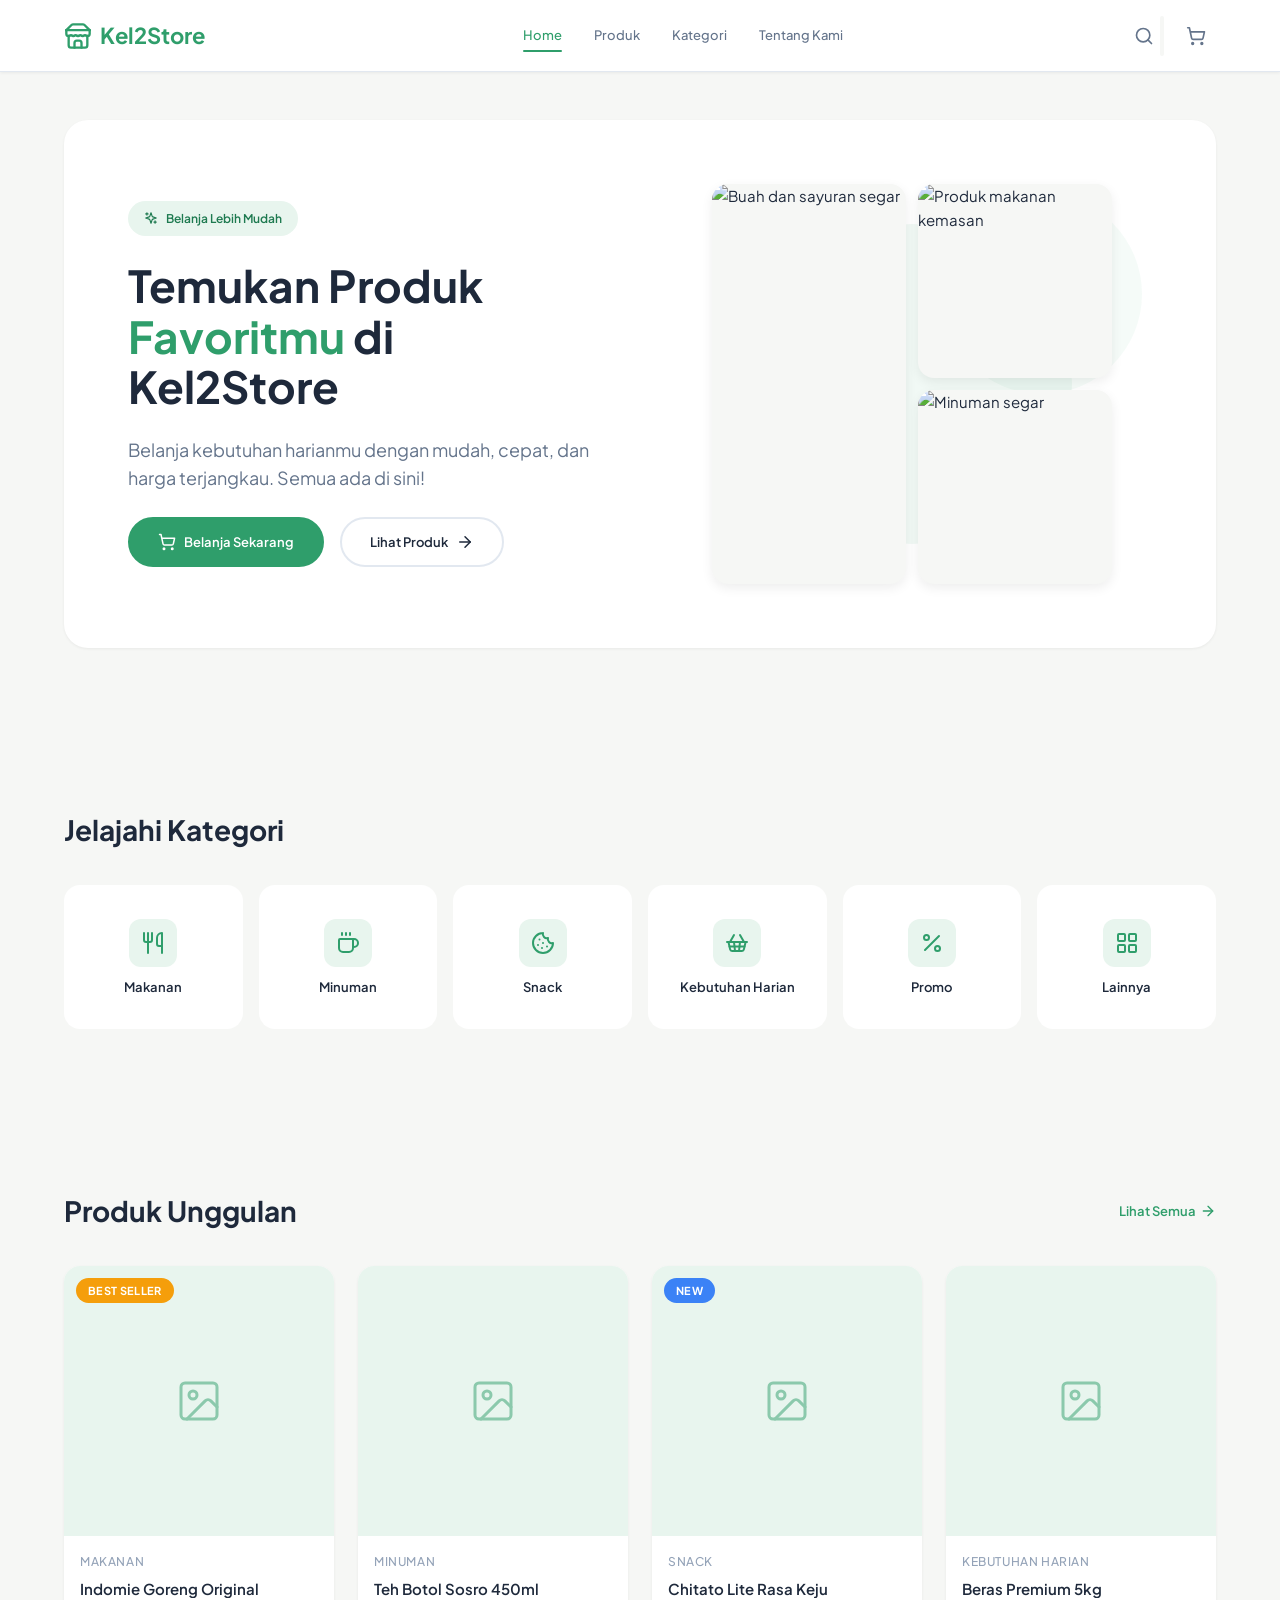
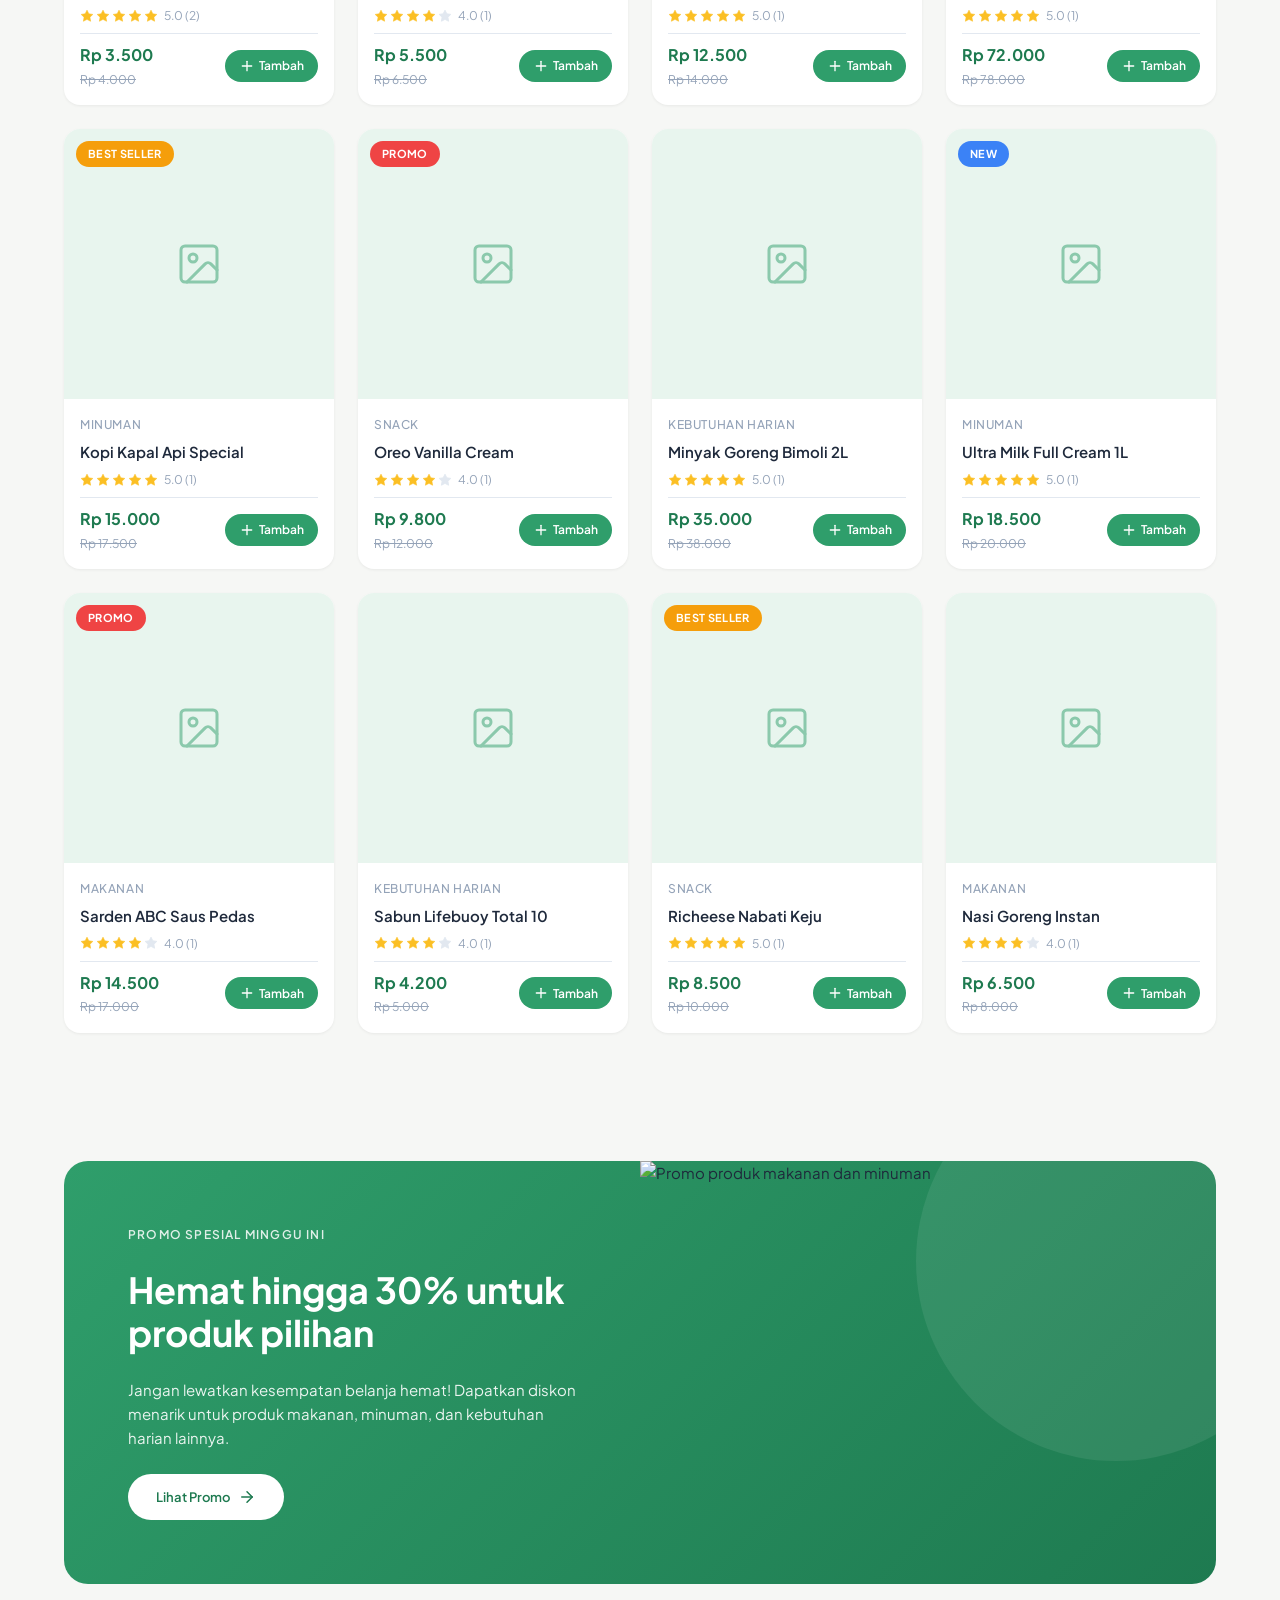
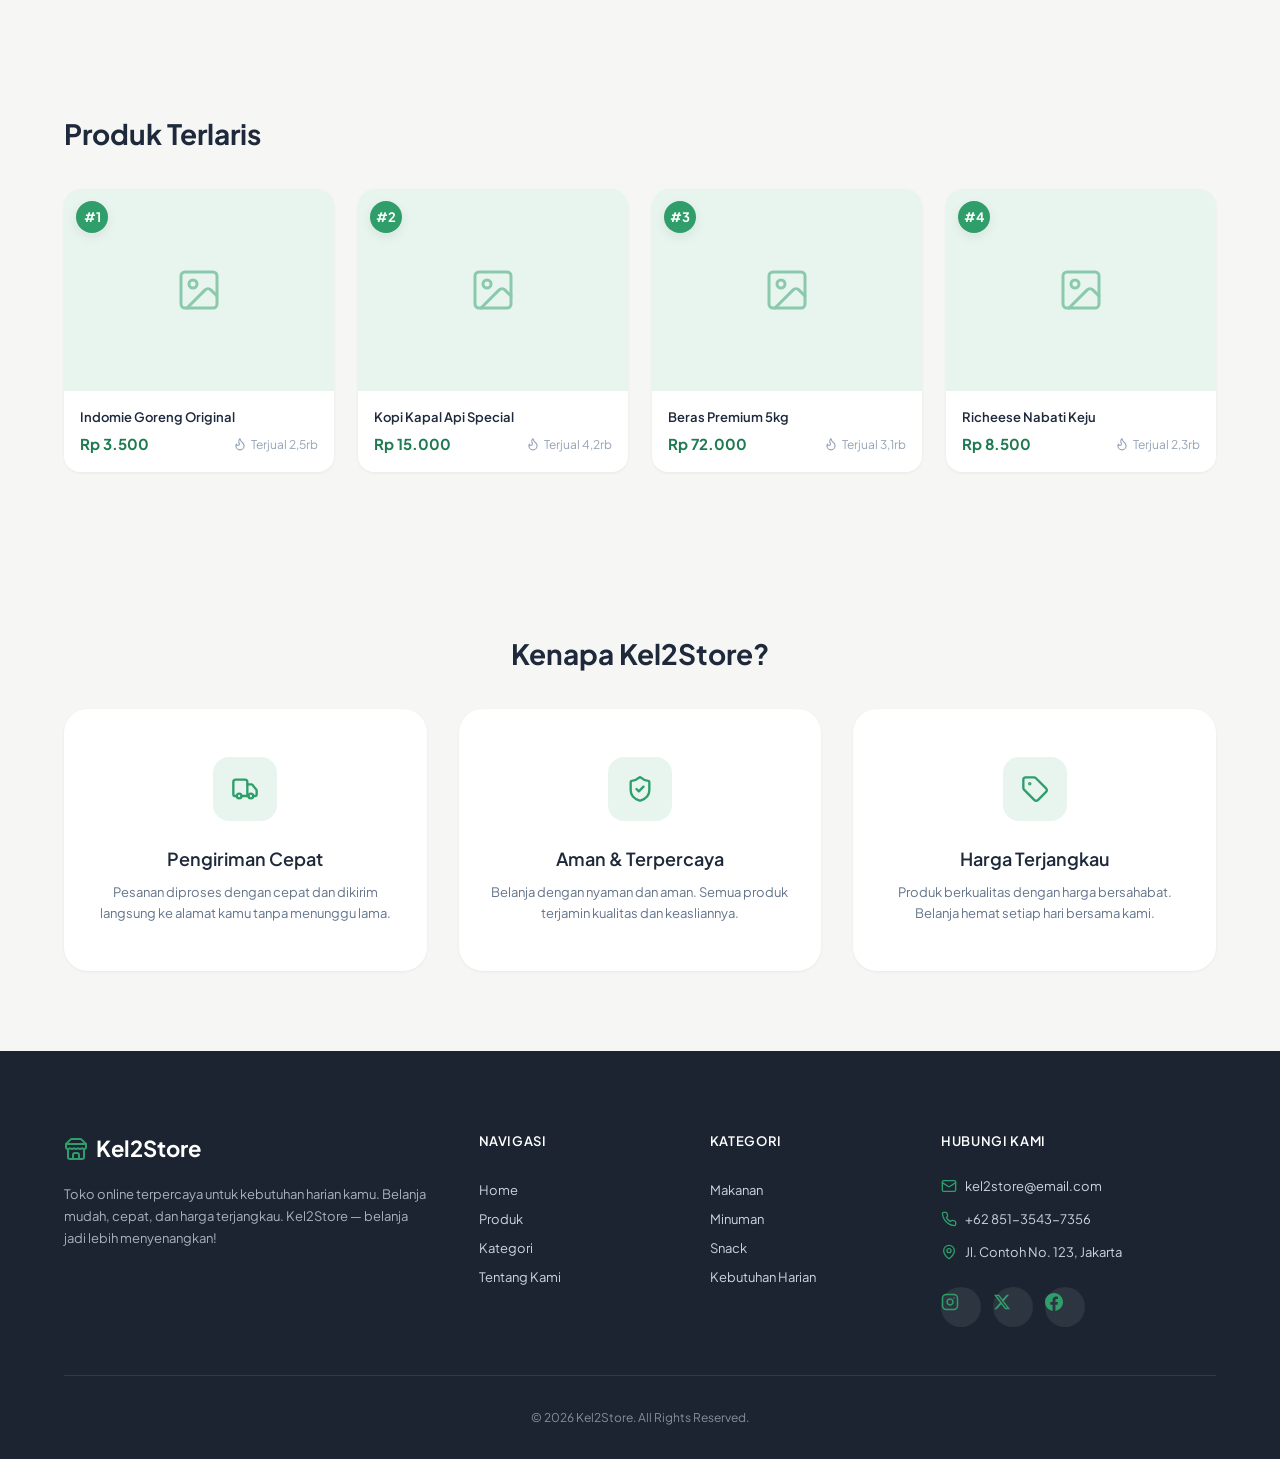
==== index.html @ 887cac86 "feat: complete Kel2Store web with product detail modal and WhatsApp checkout" ====
<!DOCTYPE html>
<html lang="id">
<head>
  <meta charset="UTF-8">
  <meta name="viewport" content="width=device-width, initial-scale=1.0">
  <title>Kel2Store — Belanja Online Mudah & Terpercaya</title>
  <meta name="description" content="Kel2Store adalah toko online terpercaya dengan produk berkualitas, harga bersahabat, dan pengiriman cepat. Temukan kebutuhan harian, makanan, minuman, dan snack favoritmu.">
  <link rel="stylesheet" href="css/style.css">
</head>
<body>

  <!-- ========== NAVBAR ========== -->
  <header class="navbar" role="banner">
    <div class="container">
      <a href="#" class="nav-logo" aria-label="Kel2Store Beranda">
        <svg xmlns="http://www.w3.org/2000/svg" viewBox="0 0 24 24" fill="none" stroke="currentColor" stroke-width="2" stroke-linecap="round" stroke-linejoin="round"><path d="m2 7 4.41-4.41A2 2 0 0 1 7.83 2h8.34a2 2 0 0 1 1.42.59L22 7"/><path d="M4 12v8a2 2 0 0 0 2 2h12a2 2 0 0 0 2-2v-8"/><path d="M15 22v-4a2 2 0 0 0-2-2h-2a2 2 0 0 0-2 2v4"/><path d="M2 7h20"/><path d="M22 7v3a2 2 0 0 1-2 2a2.7 2.7 0 0 1-1.59-.63.7.7 0 0 0-.82 0A2.7 2.7 0 0 1 16 12a2.7 2.7 0 0 1-1.59-.63.7.7 0 0 0-.82 0A2.7 2.7 0 0 1 12 12a2.7 2.7 0 0 1-1.59-.63.7.7 0 0 0-.82 0A2.7 2.7 0 0 1 8 12a2.7 2.7 0 0 1-1.59-.63.7.7 0 0 0-.82 0A2.7 2.7 0 0 1 4 12a2 2 0 0 1-2-2V7"/></svg>
        Kel2Store
      </a>

      <nav class="nav-links" aria-label="Navigasi utama">
        <a href="#home">Home</a>
        <a href="#produk">Produk</a>
        <a href="#kategori">Kategori</a>
        <a href="#tentang-kami">Tentang Kami</a>
      </nav>

      <div class="nav-actions">
        <div class="search-wrapper" id="search-wrapper">
          <input type="text" class="search-input" id="search-input" placeholder="Cari produk..." aria-label="Cari produk">
          <button class="search-btn" onclick="toggleSearch()" aria-label="Buka pencarian">
            <svg xmlns="http://www.w3.org/2000/svg" viewBox="0 0 24 24" fill="none" stroke="currentColor" stroke-width="2" stroke-linecap="round" stroke-linejoin="round"><circle cx="11" cy="11" r="8"/><path d="m21 21-4.3-4.3"/></svg>
          </button>
        </div>

        <button class="cart-btn" data-open-cart aria-label="Buka keranjang belanja">
          <svg xmlns="http://www.w3.org/2000/svg" viewBox="0 0 24 24" fill="none" stroke="currentColor" stroke-width="2" stroke-linecap="round" stroke-linejoin="round"><circle cx="8" cy="21" r="1"/><circle cx="19" cy="21" r="1"/><path d="M2.05 2.05h2l2.66 12.42a2 2 0 0 0 2 1.58h9.78a2 2 0 0 0 1.95-1.57l1.65-7.43H5.12"/></svg>
          <span class="cart-count" aria-live="polite">0</span>
        </button>

        <button class="hamburger" id="hamburger" onclick="toggleMobileMenu()" aria-label="Buka menu navigasi">
          <span></span>
          <span></span>
          <span></span>
        </button>
      </div>
    </div>
  </header>

  <!-- Mobile search bar -->
  <div class="mobile-search-bar">
    <input type="text" id="mobile-search-input" placeholder="Cari produk..." aria-label="Cari produk">
  </div>

  <!-- Mobile nav -->
  <nav class="mobile-nav" id="mobile-nav" aria-label="Menu navigasi mobile">
    <a href="#home">Home</a>
    <a href="#produk">Produk</a>
    <a href="#kategori">Kategori</a>
    <a href="#tentang-kami">Tentang Kami</a>
  </nav>

  <main>
    <!-- ========== HERO ========== -->
    <section class="hero section" id="home">
      <div class="container">
        <div class="hero-inner">
          <div class="hero-content">
            <div class="hero-badge">
              <svg xmlns="http://www.w3.org/2000/svg" viewBox="0 0 24 24" fill="none" stroke="currentColor" stroke-width="2" stroke-linecap="round" stroke-linejoin="round"><path d="m12 3-1.912 5.813a2 2 0 0 1-1.275 1.275L3 12l5.813 1.912a2 2 0 0 1 1.275 1.275L12 21l1.912-5.813a2 2 0 0 1 1.275-1.275L21 12l-5.813-1.912a2 2 0 0 1-1.275-1.275L12 3Z"/><path d="M5 3v4"/><path d="M19 17v4"/><path d="M3 5h4"/><path d="M17 19h4"/></svg>
              Belanja Lebih Mudah
            </div>
            <h1 class="hero-title">Temukan Produk <span>Favoritmu</span> di Kel2Store</h1>
            <p class="hero-subtitle">Belanja kebutuhan harianmu dengan mudah, cepat, dan harga terjangkau. Semua ada di sini!</p>
            <div class="hero-actions">
              <button class="btn btn-primary" id="cta-belanja">
                <svg xmlns="http://www.w3.org/2000/svg" viewBox="0 0 24 24" fill="none" stroke="currentColor" stroke-width="2" stroke-linecap="round" stroke-linejoin="round"><circle cx="8" cy="21" r="1"/><circle cx="19" cy="21" r="1"/><path d="M2.05 2.05h2l2.66 12.42a2 2 0 0 0 2 1.58h9.78a2 2 0 0 0 1.95-1.57l1.65-7.43H5.12"/></svg>
                Belanja Sekarang
              </button>
              <button class="btn btn-secondary" id="cta-lihat">
                Lihat Produk
                <svg xmlns="http://www.w3.org/2000/svg" viewBox="0 0 24 24" fill="none" stroke="currentColor" stroke-width="2" stroke-linecap="round" stroke-linejoin="round"><path d="M5 12h14"/><path d="m12 5 7 7-7 7"/></svg>
              </button>
            </div>
          </div>
          <div class="hero-visual">
            <div class="hero-shape"></div>
            <div class="hero-shape hero-shape-2"></div>
            <div class="hero-images">
              <div class="hero-img-card">
                <img src="https://images.unsplash.com/photo-1542838132-92c53300491e?w=400&h=600&fit=crop" alt="Buah dan sayuran segar" onerror="imgFallback(this)">
              </div>
              <div class="hero-img-card">
                <img src="https://images.unsplash.com/photo-1604719312566-8912e9227c6a?w=300&h=300&fit=crop" alt="Produk makanan kemasan" onerror="imgFallback(this)">
              </div>
              <div class="hero-img-card">
                <img src="https://images.unsplash.com/photo-1534723452862-4c874018d66d?w=300&h=300&fit=crop" alt="Minuman segar" onerror="imgFallback(this)">
              </div>
            </div>
          </div>
        </div>
      </div>
    </section>

    <!-- ========== KATEGORI ========== -->
    <section class="section" id="kategori">
      <div class="container">
        <div class="section-header">
          <h2 class="section-title">Jelajahi Kategori</h2>
        </div>
        <div class="categories-grid" id="categories-grid">
          <!-- Rendered by JS -->
        </div>
      </div>
    </section>

    <!-- ========== PRODUK UNGGULAN ========== -->
    <section class="section" id="produk">
      <div class="container">
        <div class="section-header">
          <h2 class="section-title">Produk Unggulan</h2>
          <a href="#" class="section-link" id="view-all-products">
            Lihat Semua
            <svg xmlns="http://www.w3.org/2000/svg" viewBox="0 0 24 24" fill="none" stroke="currentColor" stroke-width="2" stroke-linecap="round" stroke-linejoin="round" width="16" height="16"><path d="M5 12h14"/><path d="m12 5 7 7-7 7"/></svg>
          </a>
        </div>
        <div class="products-grid" id="products-grid">
          <!-- Rendered by JS -->
        </div>
      </div>
    </section>

    <!-- ========== PROMO BANNER ========== -->
    <section class="promo-section" id="promo">
      <div class="container">
        <div class="promo-banner">
          <div class="promo-content">
            <span class="promo-eyebrow">Promo Spesial Minggu Ini</span>
            <h2 class="promo-title">Hemat hingga 30% untuk produk pilihan</h2>
            <p class="promo-subtitle">Jangan lewatkan kesempatan belanja hemat! Dapatkan diskon menarik untuk produk makanan, minuman, dan kebutuhan harian lainnya.</p>
            <button class="btn-promo" id="cta-promo">
              Lihat Promo
              <svg xmlns="http://www.w3.org/2000/svg" viewBox="0 0 24 24" fill="none" stroke="currentColor" stroke-width="2" stroke-linecap="round" stroke-linejoin="round" width="18" height="18"><path d="M5 12h14"/><path d="m12 5 7 7-7 7"/></svg>
            </button>
          </div>
          <div class="promo-image">
            <div class="promo-circle"></div>
            <img src="https://images.unsplash.com/photo-1606787366850-de6330128bfc?w=600&h=400&fit=crop" alt="Promo produk makanan dan minuman" onerror="imgFallback(this)">
          </div>
        </div>
      </div>
    </section>

    <!-- ========== PRODUK TERLARIS ========== -->
    <section class="section" id="terlaris">
      <div class="container">
        <div class="section-header">
          <h2 class="section-title">Produk Terlaris</h2>
        </div>
        <div class="top-sellers-grid" id="top-sellers-grid">
          <!-- Rendered by JS -->
        </div>
      </div>
    </section>

    <!-- ========== KENAPA KEL2STORE ========== -->
    <section class="section" id="tentang-kami">
      <div class="container">
        <div class="section-header" style="justify-content: center; text-align: center;">
          <h2 class="section-title">Kenapa Kel2Store?</h2>
        </div>
        <div class="features-grid">
          <div class="feature-card">
            <div class="feature-icon">
              <svg xmlns="http://www.w3.org/2000/svg" viewBox="0 0 24 24" fill="none" stroke="currentColor" stroke-width="2" stroke-linecap="round" stroke-linejoin="round"><path d="M14 18V6a2 2 0 0 0-2-2H4a2 2 0 0 0-2 2v11a1 1 0 0 0 1 1h2"/><path d="M15 18H9"/><path d="M19 18h2a1 1 0 0 0 1-1v-3.65a1 1 0 0 0-.22-.624l-3.48-4.35A1 1 0 0 0 17.52 8H14"/><circle cx="17" cy="18" r="2"/><circle cx="7" cy="18" r="2"/></svg>
            </div>
            <h3 class="feature-title">Pengiriman Cepat</h3>
            <p class="feature-desc">Pesanan diproses dengan cepat dan dikirim langsung ke alamat kamu tanpa menunggu lama.</p>
          </div>
          <div class="feature-card">
            <div class="feature-icon">
              <svg xmlns="http://www.w3.org/2000/svg" viewBox="0 0 24 24" fill="none" stroke="currentColor" stroke-width="2" stroke-linecap="round" stroke-linejoin="round"><path d="M20 13c0 5-3.5 7.5-7.66 8.95a1 1 0 0 1-.67-.01C7.5 20.5 4 18 4 13V6a1 1 0 0 1 1-1c2 0 4.5-1.2 6.24-2.72a1.17 1.17 0 0 1 1.52 0C14.51 3.81 17 5 19 5a1 1 0 0 1 1 1z"/><path d="m9 12 2 2 4-4"/></svg>
            </div>
            <h3 class="feature-title">Aman & Terpercaya</h3>
            <p class="feature-desc">Belanja dengan nyaman dan aman. Semua produk terjamin kualitas dan keasliannya.</p>
          </div>
          <div class="feature-card">
            <div class="feature-icon">
              <svg xmlns="http://www.w3.org/2000/svg" viewBox="0 0 24 24" fill="none" stroke="currentColor" stroke-width="2" stroke-linecap="round" stroke-linejoin="round"><path d="M12.586 2.586A2 2 0 0 0 11.172 2H4a2 2 0 0 0-2 2v7.172a2 2 0 0 0 .586 1.414l8.704 8.704a2.426 2.426 0 0 0 3.42 0l6.58-6.58a2.426 2.426 0 0 0 0-3.42z"/><circle cx="7.5" cy="7.5" r=".5" fill="currentColor"/></svg>
            </div>
            <h3 class="feature-title">Harga Terjangkau</h3>
            <p class="feature-desc">Produk berkualitas dengan harga bersahabat. Belanja hemat setiap hari bersama kami.</p>
          </div>
        </div>
      </div>
    </section>
  </main>

  <!-- ========== FOOTER ========== -->
  <footer class="footer" role="contentinfo">
    <div class="container">
      <div class="footer-grid">
        <div class="footer-brand">
          <h3>
            <svg xmlns="http://www.w3.org/2000/svg" viewBox="0 0 24 24" fill="none" stroke="currentColor" stroke-width="2" stroke-linecap="round" stroke-linejoin="round"><path d="m2 7 4.41-4.41A2 2 0 0 1 7.83 2h8.34a2 2 0 0 1 1.42.59L22 7"/><path d="M4 12v8a2 2 0 0 0 2 2h12a2 2 0 0 0 2-2v-8"/><path d="M15 22v-4a2 2 0 0 0-2-2h-2a2 2 0 0 0-2 2v4"/><path d="M2 7h20"/><path d="M22 7v3a2 2 0 0 1-2 2a2.7 2.7 0 0 1-1.59-.63.7.7 0 0 0-.82 0A2.7 2.7 0 0 1 16 12a2.7 2.7 0 0 1-1.59-.63.7.7 0 0 0-.82 0A2.7 2.7 0 0 1 12 12a2.7 2.7 0 0 1-1.59-.63.7.7 0 0 0-.82 0A2.7 2.7 0 0 1 8 12a2.7 2.7 0 0 1-1.59-.63.7.7 0 0 0-.82 0A2.7 2.7 0 0 1 4 12a2 2 0 0 1-2-2V7"/></svg>
            Kel2Store
          </h3>
          <p>Toko online terpercaya untuk kebutuhan harian kamu. Belanja mudah, cepat, dan harga terjangkau. Kel2Store — belanja jadi lebih menyenangkan!</p>
        </div>

        <div class="footer-col">
          <h4>Navigasi</h4>
          <a href="#home">Home</a>
          <a href="#produk">Produk</a>
          <a href="#kategori">Kategori</a>
          <a href="#tentang-kami">Tentang Kami</a>
        </div>

        <div class="footer-col">
          <h4>Kategori</h4>
          <a href="#kategori">Makanan</a>
          <a href="#kategori">Minuman</a>
          <a href="#kategori">Snack</a>
          <a href="#kategori">Kebutuhan Harian</a>
        </div>

        <div class="footer-col footer-contact">
          <h4>Hubungi Kami</h4>
          <p>
            <svg xmlns="http://www.w3.org/2000/svg" viewBox="0 0 24 24" fill="none" stroke="currentColor" stroke-width="2" stroke-linecap="round" stroke-linejoin="round"><rect width="20" height="16" x="2" y="4" rx="2"/><path d="m22 7-8.97 5.7a1.94 1.94 0 0 1-2.06 0L2 7"/></svg>
            kel2store@email.com
          </p>
          <p>
            <svg xmlns="http://www.w3.org/2000/svg" viewBox="0 0 24 24" fill="none" stroke="currentColor" stroke-width="2" stroke-linecap="round" stroke-linejoin="round"><path d="M22 16.92v3a2 2 0 0 1-2.18 2 19.79 19.79 0 0 1-8.63-3.07 19.5 19.5 0 0 1-6-6 19.79 19.79 0 0 1-3.07-8.67A2 2 0 0 1 4.11 2h3a2 2 0 0 1 2 1.72 12.84 12.84 0 0 0 .7 2.81 2 2 0 0 1-.45 2.11L8.09 9.91a16 16 0 0 0 6 6l1.27-1.27a2 2 0 0 1 2.11-.45 12.84 12.84 0 0 0 2.81.7A2 2 0 0 1 22 16.92z"/></svg>
            +62 851-3543-7356
          </p>
          <p>
            <svg xmlns="http://www.w3.org/2000/svg" viewBox="0 0 24 24" fill="none" stroke="currentColor" stroke-width="2" stroke-linecap="round" stroke-linejoin="round"><path d="M20 10c0 4.993-5.539 10.193-7.399 11.799a1 1 0 0 1-1.202 0C9.539 20.193 4 14.993 4 10a8 8 0 0 1 16 0"/><circle cx="12" cy="10" r="3"/></svg>
            Jl. Contoh No. 123, Jakarta
          </p>

          <div class="footer-socials">
            <a href="#" class="footer-social-link" aria-label="Instagram Kel2Store">
              <svg xmlns="http://www.w3.org/2000/svg" viewBox="0 0 24 24" fill="none" stroke="currentColor" stroke-width="2" stroke-linecap="round" stroke-linejoin="round"><rect width="20" height="20" x="2" y="2" rx="5" ry="5"/><path d="M16 11.37A4 4 0 1 1 12.63 8 4 4 0 0 1 16 11.37z"/><line x1="17.5" y1="6.5" x2="17.51" y2="6.5"/></svg>
            </a>
            <a href="#" class="footer-social-link" aria-label="Twitter Kel2Store">
              <svg xmlns="http://www.w3.org/2000/svg" viewBox="0 0 24 24" fill="currentColor"><path d="M18.244 2.25h3.308l-7.227 8.26 8.502 11.24H16.17l-5.214-6.817L4.99 21.75H1.68l7.73-8.835L1.254 2.25H8.08l4.713 6.231zm-1.161 17.52h1.833L7.084 4.126H5.117z"/></svg>
            </a>
            <a href="#" class="footer-social-link" aria-label="Facebook Kel2Store">
              <svg xmlns="http://www.w3.org/2000/svg" viewBox="0 0 24 24" fill="currentColor"><path d="M24 12.073c0-6.627-5.373-12-12-12s-12 5.373-12 12c0 5.99 4.388 10.954 10.125 11.854v-8.385H7.078v-3.47h3.047V9.43c0-3.007 1.792-4.669 4.533-4.669 1.312 0 2.686.235 2.686.235v2.953H15.83c-1.491 0-1.956.925-1.956 1.874v2.25h3.328l-.532 3.47h-2.796v8.385C19.612 23.027 24 18.062 24 12.073z"/></svg>
            </a>
          </div>
        </div>
      </div>

      <div class="footer-bottom">
        <p>&copy; 2026 Kel2Store. All Rights Reserved.</p>
      </div>
    </div>
  </footer>

  <!-- ========== CART DRAWER ========== -->
  <div class="cart-overlay" id="cart-overlay" aria-hidden="true"></div>
  <aside class="cart-drawer" id="cart-drawer" role="dialog" aria-label="Keranjang belanja">
    <div class="cart-drawer-header">
      <h2>Keranjang Belanja</h2>
      <button class="cart-close-btn" id="cart-close" aria-label="Tutup keranjang">
        <svg xmlns="http://www.w3.org/2000/svg" viewBox="0 0 24 24" fill="none" stroke="currentColor" stroke-width="2" stroke-linecap="round" stroke-linejoin="round"><path d="M18 6 6 18"/><path d="m6 6 12 12"/></svg>
      </button>
    </div>
    <div class="cart-drawer-body" id="cart-drawer-body">
      <!-- Rendered by JS -->
    </div>
    <div class="cart-drawer-footer" id="cart-drawer-footer" style="display: none;">
      <div class="cart-subtotal">
        <span>Subtotal</span>
        <span id="cart-subtotal">Rp 0</span>
      </div>
      <button class="btn-whatsapp" id="checkout-wa" aria-label="Pesan via WhatsApp">
        <svg xmlns="http://www.w3.org/2000/svg" viewBox="0 0 24 24" fill="currentColor" width="20" height="20"><path d="M17.472 14.382c-.297-.149-1.758-.867-2.03-.967-.273-.099-.471-.148-.67.15-.197.297-.767.966-.94 1.164-.173.199-.347.223-.644.075-.297-.15-1.255-.463-2.39-1.475-.883-.788-1.48-1.761-1.653-2.059-.173-.297-.018-.458.13-.606.134-.133.298-.347.446-.52.149-.174.198-.298.298-.497.099-.198.05-.371-.025-.52-.075-.149-.669-1.612-.916-2.207-.242-.579-.487-.5-.669-.51-.173-.008-.371-.01-.57-.01-.198 0-.52.074-.792.372-.272.297-1.04 1.016-1.04 2.479 0 1.462 1.065 2.875 1.213 3.074.149.198 2.096 3.2 5.077 4.487.709.306 1.262.489 1.694.625.712.227 1.36.195 1.871.118.571-.085 1.758-.719 2.006-1.413.248-.694.248-1.289.173-1.413-.074-.124-.272-.198-.57-.347m-5.421 7.403h-.004a9.87 9.87 0 01-5.031-1.378l-.361-.214-3.741.982.998-3.648-.235-.374a9.86 9.86 0 01-1.51-5.26c.001-5.45 4.436-9.884 9.888-9.884 2.64 0 5.122 1.03 6.988 2.898a9.825 9.825 0 012.893 6.994c-.003 5.45-4.437 9.884-9.885 9.884m8.413-18.297A11.815 11.815 0 0012.05 0C5.495 0 .16 5.335.157 11.892c0 2.096.547 4.142 1.588 5.945L.057 24l6.305-1.654a11.882 11.882 0 005.683 1.448h.005c6.554 0 11.89-5.335 11.893-11.893a11.821 11.821 0 00-3.48-8.413Z"/></svg>
        Pesan via WhatsApp
      </button>
    </div>
  </aside>

  <!-- ========== PRODUCT DETAIL MODAL ========== -->
  <div class="modal-overlay" id="product-modal-overlay" aria-hidden="true"></div>
  <div class="product-modal" id="product-modal" role="dialog" aria-modal="true" aria-label="Detail Produk">
    <button class="modal-close-btn" id="modal-close-btn" aria-label="Tutup modal">
      <svg xmlns="http://www.w3.org/2000/svg" viewBox="0 0 24 24" fill="none" stroke="currentColor" stroke-width="2" stroke-linecap="round" stroke-linejoin="round"><path d="M18 6 6 18"/><path d="m6 6 12 12"/></svg>
    </button>
    <div class="modal-body" id="modal-body">
      <!-- Dynamic content rendered by JS -->
    </div>
  </div>

  <!-- ========== TOAST CONTAINER ========== -->
  <div class="toast-container" id="toast-container" aria-live="polite"></div>

  <script src="js/script.js"></script>
</body>
</html>
---- css/style.css ----
/* ============================================
   Kel2Store — Design System & Styles
   ============================================ */

/* --- Google Font --- */
@import url('https://fonts.googleapis.com/css2?family=Plus+Jakarta+Sans:wght@400;500;600;700&display=swap');

/* --- Design Tokens --- */
:root {
  /* Brand palette */
  --clr-brand: #2F9E6B;
  --clr-brand-light: #E8F5EE;
  --clr-brand-dark: #1E7A50;
  --clr-brand-hover: #279B62;

  /* Neutrals */
  --clr-bg: #F6F7F5;
  --clr-white: #FFFFFF;
  --clr-text: #1E293B;
  --clr-text-secondary: #64748B;
  --clr-text-muted: #94A3B8;
  --clr-border: #E2E8F0;
  --clr-footer-bg: #1B2430;
  --clr-footer-text: #CBD5E1;

  /* Semantic */
  --clr-badge-best: #F59E0B;
  --clr-badge-promo: #EF4444;
  --clr-badge-new: #3B82F6;
  --clr-star: #FBBF24;

  /* Typography */
  --ff-primary: 'Plus Jakarta Sans', -apple-system, BlinkMacSystemFont, sans-serif;
  --fs-xs: 0.75rem;
  --fs-sm: 0.8125rem;
  --fs-base: 0.9375rem;
  --fs-md: 1rem;
  --fs-lg: 1.125rem;
  --fs-xl: 1.375rem;
  --fs-2xl: 1.75rem;
  --fs-3xl: 2.25rem;
  --fs-4xl: 2.75rem;
  --fw-regular: 400;
  --fw-medium: 500;
  --fw-semibold: 600;
  --fw-bold: 700;

  /* Spacing */
  --space-xs: 0.25rem;
  --space-sm: 0.5rem;
  --space-md: 0.75rem;
  --space-base: 1rem;
  --space-lg: 1.5rem;
  --space-xl: 2rem;
  --space-2xl: 3rem;
  --space-3xl: 4rem;
  --space-4xl: 5rem;
  --space-5xl: 6rem;

  /* Radius */
  --radius-sm: 8px;
  --radius-md: 12px;
  --radius-lg: 16px;
  --radius-xl: 24px;
  --radius-pill: 100px;

  /* Shadows */
  --shadow-sm: 0 1px 3px rgba(0,0,0,0.06);
  --shadow-md: 0 4px 12px rgba(0,0,0,0.07);
  --shadow-lg: 0 8px 24px rgba(0,0,0,0.08);
  --shadow-xl: 0 12px 32px rgba(0,0,0,0.1);

  /* Transitions */
  --ease-out: cubic-bezier(0.33, 1, 0.68, 1);
  --transition-fast: 200ms var(--ease-out);
  --transition-base: 300ms var(--ease-out);
  --transition-slow: 500ms var(--ease-out);

  /* Layout */
  --container-max: 1200px;
  --nav-height: 72px;
}

/* --- Reset --- */
*,
*::before,
*::after {
  margin: 0;
  padding: 0;
  box-sizing: border-box;
}

html {
  scroll-behavior: smooth;
  scroll-padding-top: calc(var(--nav-height) + 24px);
}

body {
  font-family: var(--ff-primary);
  font-size: var(--fs-base);
  color: var(--clr-text);
  background-color: var(--clr-bg);
  line-height: 1.6;
  -webkit-font-smoothing: antialiased;
  -moz-osx-font-smoothing: grayscale;
  overflow-x: hidden;
}

a {
  color: inherit;
  text-decoration: none;
}

ul, ol {
  list-style: none;
}

img {
  display: block;
  max-width: 100%;
  height: auto;
}

button {
  font-family: inherit;
  cursor: pointer;
  border: none;
  background: none;
}

/* --- Accessibility: Focus visible --- */
:focus-visible {
  outline: 2px solid var(--clr-brand);
  outline-offset: 2px;
}

/* --- Reduced Motion --- */
@media (prefers-reduced-motion: reduce) {
  *,
  *::before,
  *::after {
    animation-duration: 0.01ms !important;
    animation-iteration-count: 1 !important;
    transition-duration: 0.01ms !important;
    scroll-behavior: auto !important;
  }
}

/* --- Container --- */
.container {
  width: 100%;
  max-width: var(--container-max);
  margin-inline: auto;
  padding-inline: var(--space-lg);
}

/* --- Section base --- */
.section {
  padding-block: var(--space-4xl);
}

.section-header {
  display: flex;
  align-items: center;
  justify-content: space-between;
  margin-bottom: var(--space-xl);
  flex-wrap: wrap;
  gap: var(--space-sm);
}

.section-title {
  font-size: var(--fs-2xl);
  font-weight: var(--fw-bold);
  color: var(--clr-text);
}

.section-link {
  font-size: var(--fs-sm);
  font-weight: var(--fw-semibold);
  color: var(--clr-brand);
  display: flex;
  align-items: center;
  gap: var(--space-xs);
  transition: gap var(--transition-fast);
}

.section-link:hover {
  gap: var(--space-sm);
}

/* ============================================
   NAVBAR
   ============================================ */
.navbar {
  position: sticky;
  top: 0;
  z-index: 1000;
  background: var(--clr-white);
  border-bottom: 1px solid var(--clr-border);
  box-shadow: var(--shadow-sm);
  height: var(--nav-height);
}

.navbar .container {
  display: flex;
  align-items: center;
  justify-content: space-between;
  height: 100%;
}

.nav-logo {
  font-size: var(--fs-xl);
  font-weight: var(--fw-bold);
  color: var(--clr-brand);
  display: flex;
  align-items: center;
  gap: var(--space-sm);
  flex-shrink: 0;
}

.nav-logo svg {
  width: 28px;
  height: 28px;
}

.nav-links {
  display: flex;
  gap: var(--space-xl);
  align-items: center;
}

.nav-links a {
  font-size: var(--fs-sm);
  font-weight: var(--fw-medium);
  color: var(--clr-text-secondary);
  transition: color var(--transition-fast);
  position: relative;
  padding-block: var(--space-xs);
}

.nav-links a::after {
  content: '';
  position: absolute;
  bottom: -2px;
  left: 0;
  width: 0;
  height: 2px;
  background: var(--clr-brand);
  border-radius: 2px;
  transition: width var(--transition-base);
}

.nav-links a:hover,
.nav-links a.active {
  color: var(--clr-brand);
}

.nav-links a:hover::after,
.nav-links a.active::after {
  width: 100%;
}

.nav-actions {
  display: flex;
  align-items: center;
  gap: var(--space-md);
}

/* Search */
.search-wrapper {
  position: relative;
  display: flex;
  align-items: center;
}

.search-input {
  width: 0;
  padding: 0;
  border: 2px solid transparent;
  border-radius: var(--radius-pill);
  font-family: var(--ff-primary);
  font-size: var(--fs-sm);
  background: var(--clr-bg);
  color: var(--clr-text);
  transition: width var(--transition-base), padding var(--transition-base), border-color var(--transition-fast);
  outline: none;
  height: 40px;
}

.search-wrapper.expanded .search-input {
  width: 220px;
  padding: 0 40px 0 16px;
  border-color: var(--clr-border);
}

.search-wrapper.expanded .search-input:focus {
  border-color: var(--clr-brand);
  box-shadow: 0 0 0 3px rgba(47,158,107,0.15);
}

.search-btn {
  position: absolute;
  right: 0;
  display: flex;
  align-items: center;
  justify-content: center;
  width: 40px;
  height: 40px;
  border-radius: var(--radius-pill);
  color: var(--clr-text-secondary);
  transition: color var(--transition-fast), background var(--transition-fast);
}

.search-btn:hover {
  color: var(--clr-brand);
  background: var(--clr-brand-light);
}

.search-btn svg {
  width: 20px;
  height: 20px;
}

/* Cart button */
.cart-btn {
  position: relative;
  display: flex;
  align-items: center;
  justify-content: center;
  width: 40px;
  height: 40px;
  border-radius: var(--radius-pill);
  color: var(--clr-text-secondary);
  transition: color var(--transition-fast), background var(--transition-fast);
}

.cart-btn:hover {
  color: var(--clr-brand);
  background: var(--clr-brand-light);
}

.cart-btn svg {
  width: 20px;
  height: 20px;
}

.cart-count {
  position: absolute;
  top: 2px;
  right: 2px;
  min-width: 18px;
  height: 18px;
  background: var(--clr-brand);
  color: var(--clr-white);
  font-size: 10px;
  font-weight: var(--fw-bold);
  border-radius: var(--radius-pill);
  display: flex;
  align-items: center;
  justify-content: center;
  padding-inline: 4px;
  opacity: 0;
  transform: scale(0);
  transition: opacity var(--transition-fast), transform var(--transition-fast);
}

.cart-count.visible {
  opacity: 1;
  transform: scale(1);
}

/* Hamburger */
.hamburger {
  display: none;
  flex-direction: column;
  justify-content: center;
  gap: 5px;
  width: 40px;
  height: 40px;
  padding: 8px;
  border-radius: var(--radius-sm);
}

.hamburger span {
  display: block;
  height: 2px;
  background: var(--clr-text);
  border-radius: 2px;
  transition: transform var(--transition-base), opacity var(--transition-fast);
}

.hamburger.active span:nth-child(1) {
  transform: translateY(7px) rotate(45deg);
}
.hamburger.active span:nth-child(2) {
  opacity: 0;
}
.hamburger.active span:nth-child(3) {
  transform: translateY(-7px) rotate(-45deg);
}

/* Mobile search bar */
.mobile-search-bar {
  display: none;
  padding: var(--space-md) var(--space-lg);
  background: var(--clr-white);
  border-bottom: 1px solid var(--clr-border);
}

.mobile-search-bar input {
  width: 100%;
  height: 44px;
  padding: 0 var(--space-base);
  border: 2px solid var(--clr-border);
  border-radius: var(--radius-pill);
  font-family: var(--ff-primary);
  font-size: var(--fs-sm);
  background: var(--clr-bg);
  color: var(--clr-text);
  outline: none;
  transition: border-color var(--transition-fast);
}

.mobile-search-bar input:focus {
  border-color: var(--clr-brand);
  box-shadow: 0 0 0 3px rgba(47,158,107,0.15);
}

/* ============================================
   HERO
   ============================================ */
.hero {
  padding-top: var(--space-2xl);
  padding-bottom: var(--space-4xl);
}

.hero-inner {
  background: var(--clr-white);
  border-radius: var(--radius-xl);
  padding: var(--space-3xl);
  display: grid;
  grid-template-columns: 1fr 1fr;
  gap: var(--space-3xl);
  align-items: center;
  box-shadow: var(--shadow-sm);
  overflow: hidden;
  position: relative;
}

.hero-content {
  display: flex;
  flex-direction: column;
  gap: var(--space-lg);
}

.hero-badge {
  display: inline-flex;
  align-items: center;
  gap: var(--space-sm);
  padding: var(--space-sm) var(--space-base);
  background: var(--clr-brand-light);
  color: var(--clr-brand-dark);
  border-radius: var(--radius-pill);
  font-size: var(--fs-xs);
  font-weight: var(--fw-semibold);
  width: fit-content;
}

.hero-badge svg {
  width: 14px;
  height: 14px;
}

.hero-title {
  font-size: var(--fs-4xl);
  font-weight: var(--fw-bold);
  line-height: 1.15;
  color: var(--clr-text);
}

.hero-title span {
  color: var(--clr-brand);
}

.hero-subtitle {
  font-size: var(--fs-lg);
  color: var(--clr-text-secondary);
  line-height: 1.6;
}

.hero-actions {
  display: flex;
  gap: var(--space-base);
  flex-wrap: wrap;
}

/* Buttons */
.btn {
  display: inline-flex;
  align-items: center;
  justify-content: center;
  gap: var(--space-sm);
  padding: 14px 28px;
  border-radius: var(--radius-pill);
  font-size: var(--fs-sm);
  font-weight: var(--fw-semibold);
  transition: all var(--transition-fast);
  border: 2px solid transparent;
  white-space: nowrap;
}

.btn svg {
  width: 18px;
  height: 18px;
}

.btn-primary {
  background: var(--clr-brand);
  color: var(--clr-white);
  border-color: var(--clr-brand);
}

.btn-primary:hover {
  background: var(--clr-brand-dark);
  border-color: var(--clr-brand-dark);
  box-shadow: 0 4px 16px rgba(47,158,107,0.3);
  transform: translateY(-1px);
}

.btn-secondary {
  background: transparent;
  color: var(--clr-text);
  border-color: var(--clr-border);
}

.btn-secondary:hover {
  border-color: var(--clr-brand);
  color: var(--clr-brand);
  background: var(--clr-brand-light);
}

.btn-sm {
  padding: 8px 18px;
  font-size: var(--fs-xs);
}

/* Hero image */
.hero-visual {
  position: relative;
  display: flex;
  align-items: center;
  justify-content: center;
  min-height: 360px;
}

.hero-shape {
  position: absolute;
  width: 320px;
  height: 320px;
  border-radius: 50%;
  background: var(--clr-brand-light);
  opacity: 0.6;
}

.hero-shape-2 {
  width: 200px;
  height: 200px;
  top: 10px;
  right: 10px;
  background: rgba(47,158,107,0.08);
}

.hero-images {
  position: relative;
  z-index: 2;
  display: grid;
  grid-template-columns: 1fr 1fr;
  gap: var(--space-md);
  width: 100%;
  max-width: 400px;
}

.hero-img-card {
  border-radius: var(--radius-lg);
  overflow: hidden;
  box-shadow: var(--shadow-md);
  aspect-ratio: 1;
  background: var(--clr-bg);
}

.hero-img-card:first-child {
  grid-row: span 2;
  aspect-ratio: auto;
}

.hero-img-card img {
  width: 100%;
  height: 100%;
  object-fit: cover;
}

/* ============================================
   CATEGORIES
   ============================================ */
.categories-grid {
  display: grid;
  grid-template-columns: repeat(6, 1fr);
  gap: var(--space-base);
}

.category-card {
  display: flex;
  flex-direction: column;
  align-items: center;
  gap: var(--space-md);
  padding: var(--space-xl) var(--space-base);
  background: var(--clr-white);
  border-radius: var(--radius-lg);
  cursor: pointer;
  transition: transform var(--transition-fast), box-shadow var(--transition-fast);
  border: 2px solid transparent;
}

.category-card:hover {
  transform: translateY(-4px) scale(1.02);
  box-shadow: var(--shadow-md);
}

.category-card.active {
  border-color: var(--clr-brand);
  background: var(--clr-brand-light);
}

.category-icon {
  width: 48px;
  height: 48px;
  border-radius: var(--radius-md);
  background: var(--clr-brand-light);
  display: flex;
  align-items: center;
  justify-content: center;
  color: var(--clr-brand);
  transition: background var(--transition-fast), color var(--transition-fast);
}

.category-card.active .category-icon,
.category-card:hover .category-icon {
  background: var(--clr-brand);
  color: var(--clr-white);
}

.category-icon svg {
  width: 24px;
  height: 24px;
}

.category-name {
  font-size: var(--fs-sm);
  font-weight: var(--fw-semibold);
  color: var(--clr-text);
  text-align: center;
}

/* ============================================
   PRODUCTS GRID
   ============================================ */
.products-grid {
  display: grid;
  grid-template-columns: repeat(4, 1fr);
  gap: var(--space-lg);
}

.product-card {
  background: var(--clr-white);
  border-radius: var(--radius-lg);
  overflow: hidden;
  box-shadow: var(--shadow-sm);
  transition: transform var(--transition-fast), box-shadow var(--transition-fast);
  display: flex;
  flex-direction: column;
}

.product-card:hover {
  transform: translateY(-4px);
  box-shadow: var(--shadow-lg);
}

.product-img-wrapper {
  position: relative;
  aspect-ratio: 1;
  overflow: hidden;
  background: var(--clr-bg);
}

.product-img-wrapper img {
  width: 100%;
  height: 100%;
  object-fit: cover;
  transition: transform var(--transition-slow);
}

.product-card:hover .product-img-wrapper img {
  transform: scale(1.05);
}

.product-badge {
  position: absolute;
  top: var(--space-md);
  left: var(--space-md);
  padding: 4px 12px;
  border-radius: var(--radius-pill);
  font-size: 11px;
  font-weight: var(--fw-bold);
  color: var(--clr-white);
  text-transform: uppercase;
  letter-spacing: 0.03em;
}

.product-badge.best-seller { background: var(--clr-badge-best); }
.product-badge.promo { background: var(--clr-badge-promo); }
.product-badge.new { background: var(--clr-badge-new); }

.product-info {
  padding: var(--space-base);
  display: flex;
  flex-direction: column;
  gap: var(--space-sm);
  flex: 1;
}

.product-category {
  font-size: var(--fs-xs);
  color: var(--clr-text-muted);
  font-weight: var(--fw-medium);
  text-transform: uppercase;
  letter-spacing: 0.05em;
}

.product-name {
  font-size: var(--fs-base);
  font-weight: var(--fw-semibold);
  color: var(--clr-text);
  line-height: 1.3;
  display: -webkit-box;
  -webkit-line-clamp: 2;
  -webkit-box-orient: vertical;
  overflow: hidden;
}

.product-rating {
  display: flex;
  align-items: center;
  gap: 2px;
}

.product-rating svg {
  width: 14px;
  height: 14px;
  fill: var(--clr-star);
  color: var(--clr-star);
}

.product-rating svg.empty {
  fill: var(--clr-border);
  color: var(--clr-border);
}

.product-rating span {
  font-size: var(--fs-xs);
  color: var(--clr-text-muted);
  margin-left: 4px;
}

.product-bottom {
  display: flex;
  align-items: center;
  justify-content: space-between;
  padding-top: var(--space-sm);
  border-top: 1px solid var(--clr-border);
  margin-top: auto;
}

.product-price {
  font-size: var(--fs-md);
  font-weight: var(--fw-bold);
  color: var(--clr-brand-dark);
}

.add-to-cart-btn {
  display: flex;
  align-items: center;
  gap: var(--space-xs);
  padding: 8px 14px;
  border-radius: var(--radius-pill);
  background: var(--clr-brand);
  color: var(--clr-white);
  font-size: var(--fs-xs);
  font-weight: var(--fw-semibold);
  transition: all var(--transition-fast);
  border: none;
  white-space: nowrap;
}

.add-to-cart-btn:hover {
  background: var(--clr-brand-dark);
  transform: scale(1.05);
}

.add-to-cart-btn svg {
  width: 16px;
  height: 16px;
}

.add-to-cart-btn.added {
  background: var(--clr-brand-dark);
  pointer-events: none;
}

/* Image fallback */
.img-placeholder {
  width: 100%;
  height: 100%;
  display: flex;
  align-items: center;
  justify-content: center;
  background: var(--clr-brand-light);
  color: var(--clr-brand);
}

.img-placeholder svg {
  width: 48px;
  height: 48px;
  opacity: 0.5;
}

/* Empty state */
.empty-state {
  grid-column: 1 / -1;
  text-align: center;
  padding: var(--space-3xl) var(--space-base);
  color: var(--clr-text-secondary);
}

.empty-state svg {
  width: 64px;
  height: 64px;
  color: var(--clr-text-muted);
  margin-bottom: var(--space-base);
}

.empty-state h3 {
  font-size: var(--fs-lg);
  font-weight: var(--fw-semibold);
  margin-bottom: var(--space-sm);
}

/* ============================================
   PROMO BANNER
   ============================================ */
.promo-section {
  padding-block: var(--space-2xl);
}

.promo-banner {
  background: linear-gradient(135deg, var(--clr-brand) 0%, var(--clr-brand-dark) 100%);
  border-radius: var(--radius-xl);
  display: grid;
  grid-template-columns: 1fr 1fr;
  overflow: hidden;
  min-height: 300px;
  position: relative;
}

.promo-content {
  padding: var(--space-3xl);
  display: flex;
  flex-direction: column;
  justify-content: center;
  gap: var(--space-lg);
  color: var(--clr-white);
  z-index: 2;
}

.promo-eyebrow {
  font-size: var(--fs-xs);
  font-weight: var(--fw-semibold);
  text-transform: uppercase;
  letter-spacing: 0.1em;
  opacity: 0.85;
}

.promo-title {
  font-size: var(--fs-3xl);
  font-weight: var(--fw-bold);
  line-height: 1.2;
}

.promo-subtitle {
  font-size: var(--fs-base);
  opacity: 0.9;
  line-height: 1.6;
}

.btn-promo {
  display: inline-flex;
  align-items: center;
  gap: var(--space-sm);
  padding: 14px 28px;
  background: var(--clr-white);
  color: var(--clr-brand-dark);
  border-radius: var(--radius-pill);
  font-size: var(--fs-sm);
  font-weight: var(--fw-semibold);
  transition: all var(--transition-fast);
  width: fit-content;
}

.btn-promo:hover {
  transform: translateY(-2px);
  box-shadow: 0 8px 24px rgba(0,0,0,0.2);
}

.btn-promo svg {
  width: 18px;
  height: 18px;
}

.promo-image {
  display: flex;
  align-items: center;
  justify-content: center;
  position: relative;
  overflow: hidden;
}

.promo-image img {
  width: 100%;
  height: 100%;
  object-fit: cover;
}

.promo-circle {
  position: absolute;
  width: 400px;
  height: 400px;
  border-radius: 50%;
  background: rgba(255,255,255,0.08);
  right: -100px;
  top: -100px;
}

/* ============================================
   TOP SELLERS (Produk Terlaris)
   ============================================ */
.top-sellers-grid {
  display: grid;
  grid-template-columns: repeat(4, 1fr);
  gap: var(--space-lg);
}

.top-seller-card {
  background: var(--clr-white);
  border-radius: var(--radius-lg);
  overflow: hidden;
  box-shadow: var(--shadow-sm);
  transition: transform var(--transition-fast), box-shadow var(--transition-fast);
  position: relative;
}

.top-seller-card:hover {
  transform: translateY(-4px);
  box-shadow: var(--shadow-lg);
}

.top-rank {
  position: absolute;
  top: var(--space-md);
  left: var(--space-md);
  width: 32px;
  height: 32px;
  background: var(--clr-brand);
  color: var(--clr-white);
  border-radius: var(--radius-pill);
  display: flex;
  align-items: center;
  justify-content: center;
  font-size: var(--fs-sm);
  font-weight: var(--fw-bold);
  z-index: 2;
  box-shadow: var(--shadow-md);
}

.top-seller-img {
  aspect-ratio: 4/3;
  overflow: hidden;
  background: var(--clr-bg);
}

.top-seller-img img {
  width: 100%;
  height: 100%;
  object-fit: cover;
  transition: transform var(--transition-slow);
}

.top-seller-card:hover .top-seller-img img {
  transform: scale(1.05);
}

.top-seller-info {
  padding: var(--space-base);
  display: flex;
  flex-direction: column;
  gap: var(--space-xs);
}

.top-seller-name {
  font-size: var(--fs-sm);
  font-weight: var(--fw-semibold);
  color: var(--clr-text);
  white-space: nowrap;
  overflow: hidden;
  text-overflow: ellipsis;
}

.top-seller-meta {
  display: flex;
  align-items: center;
  justify-content: space-between;
  gap: var(--space-sm);
}

.top-seller-price {
  font-size: var(--fs-base);
  font-weight: var(--fw-bold);
  color: var(--clr-brand-dark);
}

.top-seller-sold {
  font-size: var(--fs-xs);
  color: var(--clr-text-muted);
  display: flex;
  align-items: center;
  gap: 4px;
}

.top-seller-sold svg {
  width: 14px;
  height: 14px;
}

/* ============================================
   WHY US
   ============================================ */
.features-grid {
  display: grid;
  grid-template-columns: repeat(3, 1fr);
  gap: var(--space-xl);
}

.feature-card {
  text-align: center;
  padding: var(--space-2xl) var(--space-xl);
  background: var(--clr-white);
  border-radius: var(--radius-xl);
  box-shadow: var(--shadow-sm);
  transition: transform var(--transition-fast), box-shadow var(--transition-fast);
}

.feature-card:hover {
  transform: translateY(-4px);
  box-shadow: var(--shadow-md);
}

.feature-icon {
  width: 64px;
  height: 64px;
  border-radius: var(--radius-lg);
  background: var(--clr-brand-light);
  color: var(--clr-brand);
  display: flex;
  align-items: center;
  justify-content: center;
  margin: 0 auto var(--space-lg);
  transition: background var(--transition-fast), color var(--transition-fast);
}

.feature-card:hover .feature-icon {
  background: var(--clr-brand);
  color: var(--clr-white);
}

.feature-icon svg {
  width: 28px;
  height: 28px;
}

.feature-title {
  font-size: var(--fs-lg);
  font-weight: var(--fw-semibold);
  color: var(--clr-text);
  margin-bottom: var(--space-sm);
}

.feature-desc {
  font-size: var(--fs-sm);
  color: var(--clr-text-secondary);
  line-height: 1.6;
}

/* ============================================
   FOOTER
   ============================================ */
.footer {
  background: var(--clr-footer-bg);
  color: var(--clr-footer-text);
  padding-top: var(--space-4xl);
  padding-bottom: var(--space-xl);
}

.footer-grid {
  display: grid;
  grid-template-columns: 2fr 1fr 1fr 1.5fr;
  gap: var(--space-2xl);
  padding-bottom: var(--space-2xl);
  border-bottom: 1px solid rgba(255,255,255,0.1);
}

.footer-brand h3 {
  font-size: var(--fs-xl);
  font-weight: var(--fw-bold);
  color: var(--clr-white);
  margin-bottom: var(--space-base);
  display: flex;
  align-items: center;
  gap: var(--space-sm);
}

.footer-brand h3 svg {
  width: 24px;
  height: 24px;
  color: var(--clr-brand);
}

.footer-brand p {
  font-size: var(--fs-sm);
  line-height: 1.7;
  opacity: 0.8;
}

.footer-col h4 {
  font-size: var(--fs-sm);
  font-weight: var(--fw-semibold);
  color: var(--clr-white);
  margin-bottom: var(--space-lg);
  text-transform: uppercase;
  letter-spacing: 0.05em;
}

.footer-col a {
  display: block;
  font-size: var(--fs-sm);
  color: var(--clr-footer-text);
  padding-block: var(--space-xs);
  transition: color var(--transition-fast), padding-left var(--transition-fast);
}

.footer-col a:hover {
  color: var(--clr-brand);
  padding-left: var(--space-sm);
}

.footer-contact p {
  display: flex;
  align-items: flex-start;
  gap: var(--space-sm);
  font-size: var(--fs-sm);
  margin-bottom: var(--space-md);
}

.footer-contact svg {
  width: 16px;
  height: 16px;
  flex-shrink: 0;
  margin-top: 2px;
  color: var(--clr-brand);
}

.footer-socials {
  display: flex;
  gap: var(--space-md);
  margin-top: var(--space-lg);
}

.footer-social-link {
  width: 40px;
  height: 40px;
  border-radius: var(--radius-pill);
  background: rgba(255,255,255,0.08);
  display: flex;
  align-items: center;
  justify-content: center;
  color: var(--clr-footer-text);
  transition: background var(--transition-fast), color var(--transition-fast), transform var(--transition-fast);
}

.footer-social-link:hover {
  background: var(--clr-brand);
  color: var(--clr-white);
  transform: translateY(-2px);
}

.footer-social-link svg {
  width: 18px;
  height: 18px;
}

.footer-bottom {
  text-align: center;
  padding-top: var(--space-xl);
  font-size: var(--fs-xs);
  opacity: 0.6;
}

/* ============================================
   CART DRAWER
   ============================================ */
.cart-overlay {
  position: fixed;
  inset: 0;
  background: rgba(0,0,0,0.4);
  z-index: 2000;
  opacity: 0;
  visibility: hidden;
  transition: opacity var(--transition-base), visibility var(--transition-base);
}

.cart-overlay.open {
  opacity: 1;
  visibility: visible;
}

.cart-drawer {
  position: fixed;
  top: 0;
  right: 0;
  width: 400px;
  max-width: 100%;
  height: 100%;
  background: var(--clr-white);
  z-index: 2001;
  transform: translateX(100%);
  transition: transform var(--transition-base);
  display: flex;
  flex-direction: column;
}

.cart-drawer.open {
  transform: translateX(0);
}

.cart-drawer-header {
  display: flex;
  align-items: center;
  justify-content: space-between;
  padding: var(--space-lg);
  border-bottom: 1px solid var(--clr-border);
  flex-shrink: 0;
}

.cart-drawer-header h2 {
  font-size: var(--fs-lg);
  font-weight: var(--fw-bold);
}

.cart-close-btn {
  width: 36px;
  height: 36px;
  border-radius: var(--radius-pill);
  display: flex;
  align-items: center;
  justify-content: center;
  color: var(--clr-text-secondary);
  transition: background var(--transition-fast), color var(--transition-fast);
}

.cart-close-btn:hover {
  background: var(--clr-bg);
  color: var(--clr-text);
}

.cart-close-btn svg {
  width: 20px;
  height: 20px;
}

.cart-drawer-body {
  flex: 1;
  overflow-y: auto;
  padding: var(--space-lg);
}

.cart-empty {
  display: flex;
  flex-direction: column;
  align-items: center;
  justify-content: center;
  height: 100%;
  color: var(--clr-text-secondary);
  text-align: center;
  gap: var(--space-base);
}

.cart-empty svg {
  width: 64px;
  height: 64px;
  color: var(--clr-text-muted);
}

.cart-empty h3 {
  font-size: var(--fs-lg);
  font-weight: var(--fw-semibold);
}

.cart-empty p {
  font-size: var(--fs-sm);
}

/* Cart items */
.cart-item {
  display: flex;
  gap: var(--space-base);
  padding: var(--space-base) 0;
  border-bottom: 1px solid var(--clr-border);
}

.cart-item:last-child {
  border-bottom: none;
}

.cart-item-img {
  width: 64px;
  height: 64px;
  border-radius: var(--radius-md);
  overflow: hidden;
  background: var(--clr-bg);
  flex-shrink: 0;
}

.cart-item-img img {
  width: 100%;
  height: 100%;
  object-fit: cover;
}

.cart-item-details {
  flex: 1;
  min-width: 0;
}

.cart-item-name {
  font-size: var(--fs-sm);
  font-weight: var(--fw-semibold);
  color: var(--clr-text);
  margin-bottom: 2px;
  white-space: nowrap;
  overflow: hidden;
  text-overflow: ellipsis;
}

.cart-item-price {
  font-size: var(--fs-sm);
  color: var(--clr-brand-dark);
  font-weight: var(--fw-bold);
}

.cart-item-actions {
  display: flex;
  align-items: center;
  gap: var(--space-sm);
  margin-top: var(--space-sm);
}

.qty-btn {
  width: 28px;
  height: 28px;
  border-radius: var(--radius-pill);
  border: 1px solid var(--clr-border);
  display: flex;
  align-items: center;
  justify-content: center;
  font-size: var(--fs-sm);
  font-weight: var(--fw-semibold);
  color: var(--clr-text);
  transition: all var(--transition-fast);
  background: var(--clr-white);
}

.qty-btn:hover {
  border-color: var(--clr-brand);
  color: var(--clr-brand);
  background: var(--clr-brand-light);
}

.cart-item-qty {
  font-size: var(--fs-sm);
  font-weight: var(--fw-semibold);
  min-width: 20px;
  text-align: center;
}

.cart-item-remove {
  margin-left: auto;
  color: var(--clr-text-muted);
  transition: color var(--transition-fast);
  display: flex;
  align-items: center;
  justify-content: center;
  padding: 4px;
}

.cart-item-remove:hover {
  color: var(--clr-badge-promo);
}

.cart-item-remove svg {
  width: 16px;
  height: 16px;
}

.cart-drawer-footer {
  padding: var(--space-lg);
  border-top: 1px solid var(--clr-border);
  flex-shrink: 0;
  background: var(--clr-white);
}

.cart-subtotal {
  display: flex;
  justify-content: space-between;
  margin-bottom: var(--space-lg);
}

.cart-subtotal span:first-child {
  font-size: var(--fs-base);
  color: var(--clr-text-secondary);
}

.cart-subtotal span:last-child {
  font-size: var(--fs-lg);
  font-weight: var(--fw-bold);
  color: var(--clr-text);
}

.btn-whatsapp {
  width: 100%;
  padding: 14px 28px;
  background: #25D366;
  color: var(--clr-white);
  border-radius: var(--radius-pill);
  font-size: var(--fs-sm);
  font-weight: var(--fw-semibold);
  display: flex;
  align-items: center;
  justify-content: center;
  gap: var(--space-sm);
  transition: all var(--transition-fast);
  border: none;
}

.btn-whatsapp:hover {
  background: #1fba57;
  transform: translateY(-1px);
  box-shadow: 0 4px 16px rgba(37,211,102,0.3);
}

.btn-whatsapp svg {
  width: 20px;
  height: 20px;
}

/* ============================================
   TOAST
   ============================================ */
.toast-container {
  position: fixed;
  bottom: var(--space-xl);
  right: var(--space-xl);
  z-index: 3000;
  display: flex;
  flex-direction: column;
  gap: var(--space-sm);
}

.toast {
  display: flex;
  align-items: center;
  gap: var(--space-md);
  padding: var(--space-base) var(--space-lg);
  background: var(--clr-footer-bg);
  color: var(--clr-white);
  border-radius: var(--radius-lg);
  box-shadow: var(--shadow-xl);
  font-size: var(--fs-sm);
  font-weight: var(--fw-medium);
  animation: slideInRight var(--transition-base) forwards;
  max-width: 320px;
}

.toast svg {
  width: 20px;
  height: 20px;
  color: var(--clr-brand);
  flex-shrink: 0;
}

.toast.hide {
  animation: slideOutRight var(--transition-base) forwards;
}

@keyframes slideInRight {
  from { opacity: 0; transform: translateX(100px); }
  to { opacity: 1; transform: translateX(0); }
}

@keyframes slideOutRight {
  from { opacity: 1; transform: translateX(0); }
  to { opacity: 0; transform: translateX(100px); }
}

/* ============================================
   MOBILE NAV MENU
   ============================================ */
.mobile-nav {
  display: none;
  position: fixed;
  top: var(--nav-height);
  left: 0;
  right: 0;
  background: var(--clr-white);
  border-bottom: 1px solid var(--clr-border);
  box-shadow: var(--shadow-lg);
  z-index: 999;
  padding: var(--space-lg);
  flex-direction: column;
  gap: var(--space-md);
  transform: translateY(-20px);
  opacity: 0;
  transition: opacity var(--transition-base), transform var(--transition-base);
}

.mobile-nav.open {
  display: flex;
  transform: translateY(0);
  opacity: 1;
}

.mobile-nav a {
  font-size: var(--fs-md);
  font-weight: var(--fw-medium);
  color: var(--clr-text);
  padding: var(--space-md) var(--space-base);
  border-radius: var(--radius-md);
  transition: background var(--transition-fast), color var(--transition-fast);
}

.mobile-nav a:hover,
.mobile-nav a.active {
  background: var(--clr-brand-light);
  color: var(--clr-brand);
}

/* ============================================
   RESPONSIVE
   ============================================ */

/* Tablet */
@media (max-width: 1024px) {
  .hero-title {
    font-size: var(--fs-3xl);
  }

  .products-grid {
    grid-template-columns: repeat(3, 1fr);
  }

  .top-sellers-grid {
    grid-template-columns: repeat(2, 1fr);
  }

  .categories-grid {
    grid-template-columns: repeat(3, 1fr);
  }

  .footer-grid {
    grid-template-columns: repeat(2, 1fr);
  }
}

@media (max-width: 768px) {
  :root {
    --nav-height: 64px;
  }

  .container {
    padding-inline: var(--space-base);
  }

  .section {
    padding-block: var(--space-2xl);
  }

  .section-title {
    font-size: var(--fs-xl);
  }

  /* Nav */
  .nav-links {
    display: none;
  }

  .hamburger {
    display: flex;
  }

  .search-wrapper {
    display: none;
  }

  .mobile-search-bar {
    display: block;
  }

  /* Hero */
  .hero-inner {
    grid-template-columns: 1fr;
    padding: var(--space-xl);
  }

  .hero-title {
    font-size: var(--fs-2xl);
  }

  .hero-visual {
    min-height: 240px;
  }

  .hero-shape {
    width: 200px;
    height: 200px;
  }

  .hero-images {
    max-width: 300px;
  }

  /* Categories */
  .categories-grid {
    grid-template-columns: repeat(3, 1fr);
    gap: var(--space-md);
  }

  .category-card {
    padding: var(--space-base) var(--space-sm);
  }

  .category-icon {
    width: 40px;
    height: 40px;
  }

  .category-name {
    font-size: var(--fs-xs);
  }

  /* Products */
  .products-grid {
    grid-template-columns: repeat(2, 1fr);
    gap: var(--space-base);
  }

  .product-name {
    font-size: var(--fs-sm);
  }

  .product-price {
    font-size: var(--fs-sm);
  }

  .add-to-cart-btn span {
    display: none;
  }

  /* Promo */
  .promo-banner {
    grid-template-columns: 1fr;
  }

  .promo-image {
    min-height: 200px;
  }

  .promo-content {
    padding: var(--space-xl);
  }

  .promo-title {
    font-size: var(--fs-2xl);
  }

  /* Top sellers */
  .top-sellers-grid {
    grid-template-columns: repeat(2, 1fr);
    gap: var(--space-base);
  }

  /* Features */
  .features-grid {
    grid-template-columns: 1fr;
    gap: var(--space-base);
  }

  .feature-card {
    padding: var(--space-xl) var(--space-lg);
  }

  /* Footer */
  .footer-grid {
    grid-template-columns: 1fr;
    gap: var(--space-xl);
  }

  /* Cart drawer */
  .cart-drawer {
    width: 100%;
  }

  /* Toast */
  .toast-container {
    left: var(--space-base);
    right: var(--space-base);
    bottom: var(--space-base);
  }

  .toast {
    max-width: 100%;
  }
}

@media (max-width: 390px) {
  .hero-actions {
    flex-direction: column;
  }

  .hero-actions .btn {
    width: 100%;
  }

  .categories-grid {
    grid-template-columns: repeat(2, 1fr);
  }
}

/* ============================================
   PRODUCT DETAIL MODAL & REVIEWS STYLES
   ============================================ */

/* --- Quick View on Card --- */
.product-card {
  position: relative;
  cursor: pointer;
  transition: transform var(--transition-base), box-shadow var(--transition-base);
}

.product-card:hover {
  transform: translateY(-4px);
  box-shadow: var(--shadow-lg);
}

.quick-view-overlay {
  position: absolute;
  inset: 0;
  background: rgba(15, 23, 42, 0.4);
  backdrop-filter: blur(3px);
  display: flex;
  align-items: center;
  justify-content: center;
  gap: var(--space-xs);
  color: var(--clr-white);
  font-size: var(--fs-sm);
  font-weight: var(--fw-semibold);
  opacity: 0;
  pointer-events: none;
  transition: opacity var(--transition-fast);
  border-radius: var(--radius-md) var(--radius-md) 0 0;
}

.quick-view-overlay svg {
  width: 18px;
  height: 18px;
}

.product-card:hover .quick-view-overlay {
  opacity: 1;
}

.price-container {
  display: flex;
  flex-direction: column;
  gap: 2px;
}

.original-price {
  font-size: var(--fs-xs);
  color: var(--clr-text-muted);
  text-decoration: line-through;
}

/* --- Modal Overlay & Container --- */
.modal-overlay {
  position: fixed;
  inset: 0;
  background: rgba(15, 23, 42, 0.65);
  backdrop-filter: blur(6px);
  -webkit-backdrop-filter: blur(6px);
  z-index: 1050;
  opacity: 0;
  visibility: hidden;
  transition: opacity var(--transition-base), visibility var(--transition-base);
}

.modal-overlay.open {
  opacity: 1;
  visibility: visible;
}

.product-modal {
  position: fixed;
  top: 50%;
  left: 50%;
  transform: translate(-50%, -46%) scale(0.96);
  width: 92%;
  max-width: 900px;
  max-height: 90vh;
  background: var(--clr-white);
  border-radius: var(--radius-xl);
  box-shadow: var(--shadow-xl), 0 25px 50px -12px rgba(0, 0, 0, 0.25);
  z-index: 1060;
  opacity: 0;
  visibility: hidden;
  overflow: hidden;
  display: flex;
  flex-direction: column;
  transition: transform var(--transition-base), opacity var(--transition-base), visibility var(--transition-base);
}

.product-modal.open {
  opacity: 1;
  visibility: visible;
  transform: translate(-50%, -50%) scale(1);
}

.modal-close-btn {
  position: absolute;
  top: var(--space-base);
  right: var(--space-base);
  width: 38px;
  height: 38px;
  border-radius: var(--radius-pill);
  background: var(--clr-bg);
  color: var(--clr-text-secondary);
  display: flex;
  align-items: center;
  justify-content: center;
  z-index: 10;
  transition: background var(--transition-fast), color var(--transition-fast), transform var(--transition-fast);
}

.modal-close-btn:hover {
  background: #fee2e2;
  color: #dc2626;
  transform: rotate(90deg);
}

.modal-close-btn svg {
  width: 20px;
  height: 20px;
}

.modal-body {
  overflow-y: auto;
  padding: var(--space-xl);
  max-height: calc(90vh - 10px);
}

/* Custom Scrollbar */
.modal-body::-webkit-scrollbar {
  width: 6px;
}
.modal-body::-webkit-scrollbar-track {
  background: var(--clr-bg);
}
.modal-body::-webkit-scrollbar-thumb {
  background: var(--clr-border);
  border-radius: var(--radius-pill);
}
.modal-body::-webkit-scrollbar-thumb:hover {
  background: var(--clr-text-muted);
}

/* --- Modal Layout Grid --- */
.modal-product-grid {
  display: grid;
  grid-template-columns: 1fr 1.25fr;
  gap: var(--space-2xl);
  align-items: start;
}

/* --- Gallery Column --- */
.modal-gallery-col {
  display: flex;
  flex-direction: column;
  gap: var(--space-base);
  position: sticky;
  top: 0;
}

.modal-main-img-wrapper {
  position: relative;
  width: 100%;
  aspect-ratio: 1 / 1;
  background: var(--clr-bg);
  border-radius: var(--radius-lg);
  overflow: hidden;
  display: flex;
  align-items: center;
  justify-content: center;
  border: 1px solid var(--clr-border);
}

.modal-main-img-wrapper img {
  width: 100%;
  height: 100%;
  object-fit: cover;
  transition: transform var(--transition-slow);
}

.modal-main-img-wrapper:hover img {
  transform: scale(1.05);
}

.modal-thumbnails {
  display: flex;
  gap: var(--space-sm);
  overflow-x: auto;
  padding-bottom: 4px;
}

.thumb-btn {
  width: 68px;
  height: 68px;
  border-radius: var(--radius-md);
  overflow: hidden;
  border: 2px solid transparent;
  background: var(--clr-bg);
  flex-shrink: 0;
  transition: border-color var(--transition-fast), transform var(--transition-fast);
}

.thumb-btn.active {
  border-color: var(--clr-brand);
  transform: scale(1.04);
}

.thumb-btn img {
  width: 100%;
  height: 100%;
  object-fit: cover;
}

/* --- Info Column --- */
.modal-info-col {
  display: flex;
  flex-direction: column;
  gap: var(--space-lg);
}

.modal-category {
  font-size: var(--fs-xs);
  font-weight: var(--fw-semibold);
  color: var(--clr-brand);
  text-transform: uppercase;
  letter-spacing: 0.05em;
}

.modal-product-title {
  font-size: var(--fs-2xl);
  font-weight: var(--fw-bold);
  color: var(--clr-text);
  line-height: 1.25;
  margin-top: var(--space-xs);
  margin-bottom: var(--space-sm);
}

.modal-rating-row {
  display: flex;
  align-items: center;
  flex-wrap: wrap;
  gap: var(--space-xs) var(--space-sm);
  font-size: var(--fs-sm);
  color: var(--clr-text-secondary);
}

.modal-rating-row .stars-wrap {
  display: flex;
  color: var(--clr-star);
}

.modal-rating-row .stars-wrap svg {
  width: 16px;
  height: 16px;
}

.rating-num {
  font-weight: var(--fw-bold);
  color: var(--clr-text);
}

.rating-dot {
  color: var(--clr-text-muted);
}

.stock-tag {
  background: var(--clr-brand-light);
  color: var(--clr-brand-dark);
  padding: 2px 8px;
  border-radius: var(--radius-pill);
  font-size: var(--fs-xs);
}

/* --- Price Box --- */
.modal-price-box {
  display: flex;
  align-items: baseline;
  gap: var(--space-md);
  margin-top: var(--space-md);
  padding: var(--space-base);
  background: #f8fafc;
  border-radius: var(--radius-md);
  border: 1px solid var(--clr-border);
}

.modal-price {
  font-size: var(--fs-2xl);
  font-weight: var(--fw-bold);
  color: var(--clr-brand-dark);
}

.modal-original-price {
  font-size: var(--fs-base);
  color: var(--clr-text-muted);
  text-decoration: line-through;
}

.discount-pill {
  background: #fee2e2;
  color: #ef4444;
  font-size: var(--fs-xs);
  font-weight: var(--fw-bold);
  padding: 3px 8px;
  border-radius: var(--radius-pill);
}

/* --- Purchase / CTA Section --- */
.modal-purchase-section {
  display: flex;
  flex-direction: column;
  gap: var(--space-base);
  padding-bottom: var(--space-lg);
  border-bottom: 1px solid var(--clr-border);
}

.modal-qty-control {
  display: flex;
  align-items: center;
  gap: var(--space-base);
}

.qty-label {
  font-size: var(--fs-sm);
  font-weight: var(--fw-semibold);
  color: var(--clr-text);
}

.modal-qty-box {
  display: flex;
  align-items: center;
  border: 1.5px solid var(--clr-border);
  border-radius: var(--radius-pill);
  overflow: hidden;
  background: var(--clr-white);
}

.modal-qty-box .qty-btn {
  width: 36px;
  height: 36px;
  display: flex;
  align-items: center;
  justify-content: center;
  color: var(--clr-text);
  transition: background var(--transition-fast);
}

.modal-qty-box .qty-btn:hover {
  background: var(--clr-bg);
}

.modal-qty-box .qty-btn svg {
  width: 16px;
  height: 16px;
}

.modal-qty-box input {
  width: 44px;
  text-align: center;
  border: none;
  font-size: var(--fs-base);
  font-weight: var(--fw-bold);
  color: var(--clr-text);
  outline: none;
  -moz-appearance: textfield;
}

.modal-qty-box input::-webkit-outer-spin-button,
.modal-qty-box input::-webkit-inner-spin-button {
  -webkit-appearance: none;
  margin: 0;
}

.modal-action-buttons {
  display: grid;
  grid-template-columns: 1.3fr 1fr;
  gap: var(--space-md);
}

.modal-cart-btn {
  display: flex;
  align-items: center;
  justify-content: center;
  gap: var(--space-sm);
  padding: 12px 20px;
  border-radius: var(--radius-pill);
  font-weight: var(--fw-bold);
}

.modal-cart-btn.added {
  background: #15803d;
}

.modal-buy-btn {
  display: flex;
  align-items: center;
  justify-content: center;
  padding: 12px 20px;
  border-radius: var(--radius-pill);
  font-weight: var(--fw-bold);
  border: 2px solid var(--clr-brand);
  color: var(--clr-brand);
  background: transparent;
  transition: all var(--transition-fast);
}

.modal-buy-btn:hover {
  background: var(--clr-brand);
  color: var(--clr-white);
}

/* --- Tabs --- */
.modal-tabs-wrapper {
  display: flex;
  flex-direction: column;
  gap: var(--space-base);
}

.modal-tabs {
  display: flex;
  gap: var(--space-sm);
  border-bottom: 2px solid var(--clr-border);
}

.tab-btn {
  padding: var(--space-sm) var(--space-base);
  font-size: var(--fs-sm);
  font-weight: var(--fw-semibold);
  color: var(--clr-text-secondary);
  border-bottom: 2px solid transparent;
  margin-bottom: -2px;
  transition: all var(--transition-fast);
}

.tab-btn:hover {
  color: var(--clr-brand);
}

.tab-btn.active {
  color: var(--clr-brand-dark);
  border-bottom-color: var(--clr-brand);
}

.tab-content {
  display: none;
  animation: fadeIn 250ms var(--ease-out);
}

.tab-content.active {
  display: block;
}

.modal-description-text {
  font-size: var(--fs-base);
  color: var(--clr-text-secondary);
  line-height: 1.7;
}

/* --- Specs Table --- */
.specs-table {
  display: flex;
  flex-direction: column;
  gap: var(--space-xs);
}

.spec-row {
  display: grid;
  grid-template-columns: 140px 1fr;
  padding: var(--space-sm) var(--space-md);
  border-radius: var(--radius-sm);
  font-size: var(--fs-sm);
}

.spec-row:nth-child(odd) {
  background: #f8fafc;
}

.spec-label {
  color: var(--clr-text-muted);
  font-weight: var(--fw-medium);
}

.spec-val {
  color: var(--clr-text);
  font-weight: var(--fw-semibold);
}

/* --- Reviews Tab --- */
.reviews-summary-card {
  padding: var(--space-base);
  background: #f8fafc;
  border-radius: var(--radius-lg);
  border: 1px solid var(--clr-border);
  margin-bottom: var(--space-lg);
}

.review-score-big {
  display: flex;
  align-items: center;
  gap: var(--space-base);
}

.score-large {
  font-size: var(--fs-3xl);
  font-weight: var(--fw-bold);
  color: var(--clr-brand-dark);
}

.review-score-big .stars-wrap {
  display: flex;
  color: var(--clr-star);
  margin-bottom: 2px;
}

.review-score-big .stars-wrap svg {
  width: 18px;
  height: 18px;
}

.total-reviews {
  font-size: var(--fs-xs);
  color: var(--clr-text-secondary);
}

/* --- Add Review Form --- */
.add-review-card {
  background: var(--clr-white);
  border: 1px solid var(--clr-border);
  border-radius: var(--radius-lg);
  padding: var(--space-base);
  margin-bottom: var(--space-xl);
}

.add-review-card h4 {
  font-size: var(--fs-base);
  font-weight: var(--fw-bold);
  color: var(--clr-text);
  margin-bottom: var(--space-md);
}

.rating-select-group {
  display: flex;
  align-items: center;
  gap: var(--space-md);
}

.rating-select-group label {
  font-size: var(--fs-sm);
  font-weight: var(--fw-semibold);
  color: var(--clr-text-secondary);
}

.star-rating-picker {
  display: flex;
  gap: 4px;
}

.star-pick {
  color: var(--clr-border);
  transition: color var(--transition-fast), transform var(--transition-fast);
}

.star-pick svg {
  width: 22px;
  height: 22px;
}

.star-pick.active {
  color: var(--clr-star);
}

.star-pick:hover {
  transform: scale(1.15);
}

.add-review-card .form-group {
  margin-bottom: var(--space-md);
}

.add-review-card input,
.add-review-card textarea {
  width: 100%;
  padding: 10px 14px;
  font-size: var(--fs-sm);
  font-family: inherit;
  border: 1.5px solid var(--clr-border);
  border-radius: var(--radius-md);
  background: var(--clr-bg);
  color: var(--clr-text);
  outline: none;
  transition: border-color var(--transition-fast), background var(--transition-fast);
}

.add-review-card input:focus,
.add-review-card textarea:focus {
  border-color: var(--clr-brand);
  background: var(--clr-white);
}

.btn-submit-review {
  width: 100%;
  padding: 10px;
  font-size: var(--fs-sm);
  font-weight: var(--fw-semibold);
  border-radius: var(--radius-pill);
}

/* --- Review Items List --- */
.reviews-list {
  display: flex;
  flex-direction: column;
  gap: var(--space-base);
}

.review-item {
  padding: var(--space-base);
  border: 1px solid var(--clr-border);
  border-radius: var(--radius-md);
  background: var(--clr-white);
}

.review-header {
  display: flex;
  align-items: center;
  gap: var(--space-md);
  margin-bottom: var(--space-sm);
}

.reviewer-avatar {
  width: 36px;
  height: 36px;
  border-radius: var(--radius-pill);
  background: var(--clr-brand-light);
  color: var(--clr-brand-dark);
  font-weight: var(--fw-bold);
  display: flex;
  align-items: center;
  justify-content: center;
  font-size: var(--fs-sm);
}

.reviewer-meta {
  display: flex;
  flex-direction: column;
}

.reviewer-name {
  font-size: var(--fs-sm);
  font-weight: var(--fw-semibold);
  color: var(--clr-text);
}

.reviewer-rating {
  display: flex;
  align-items: center;
  gap: var(--space-xs);
  color: var(--clr-star);
}

.reviewer-rating svg {
  width: 14px;
  height: 14px;
}

.review-date {
  font-size: var(--fs-xs);
  color: var(--clr-text-muted);
  margin-left: 4px;
}

.review-text {
  font-size: var(--fs-sm);
  color: var(--clr-text-secondary);
  line-height: 1.5;
}

.empty-reviews {
  text-align: center;
  padding: var(--space-xl);
  color: var(--clr-text-muted);
  font-size: var(--fs-sm);
}

/* --- Responsive Modal --- */
@media (max-width: 768px) {
  .product-modal {
    width: 95%;
    max-height: 94vh;
    border-radius: var(--radius-lg);
  }

  .modal-body {
    padding: var(--space-base);
  }

  .modal-product-grid {
    grid-template-columns: 1fr;
    gap: var(--space-lg);
  }

  .modal-gallery-col {
    position: relative;
  }

  .modal-product-title {
    font-size: var(--fs-xl);
  }

  .modal-action-buttons {
    grid-template-columns: 1fr;
  }

  .spec-row {
    grid-template-columns: 110px 1fr;
  }
}
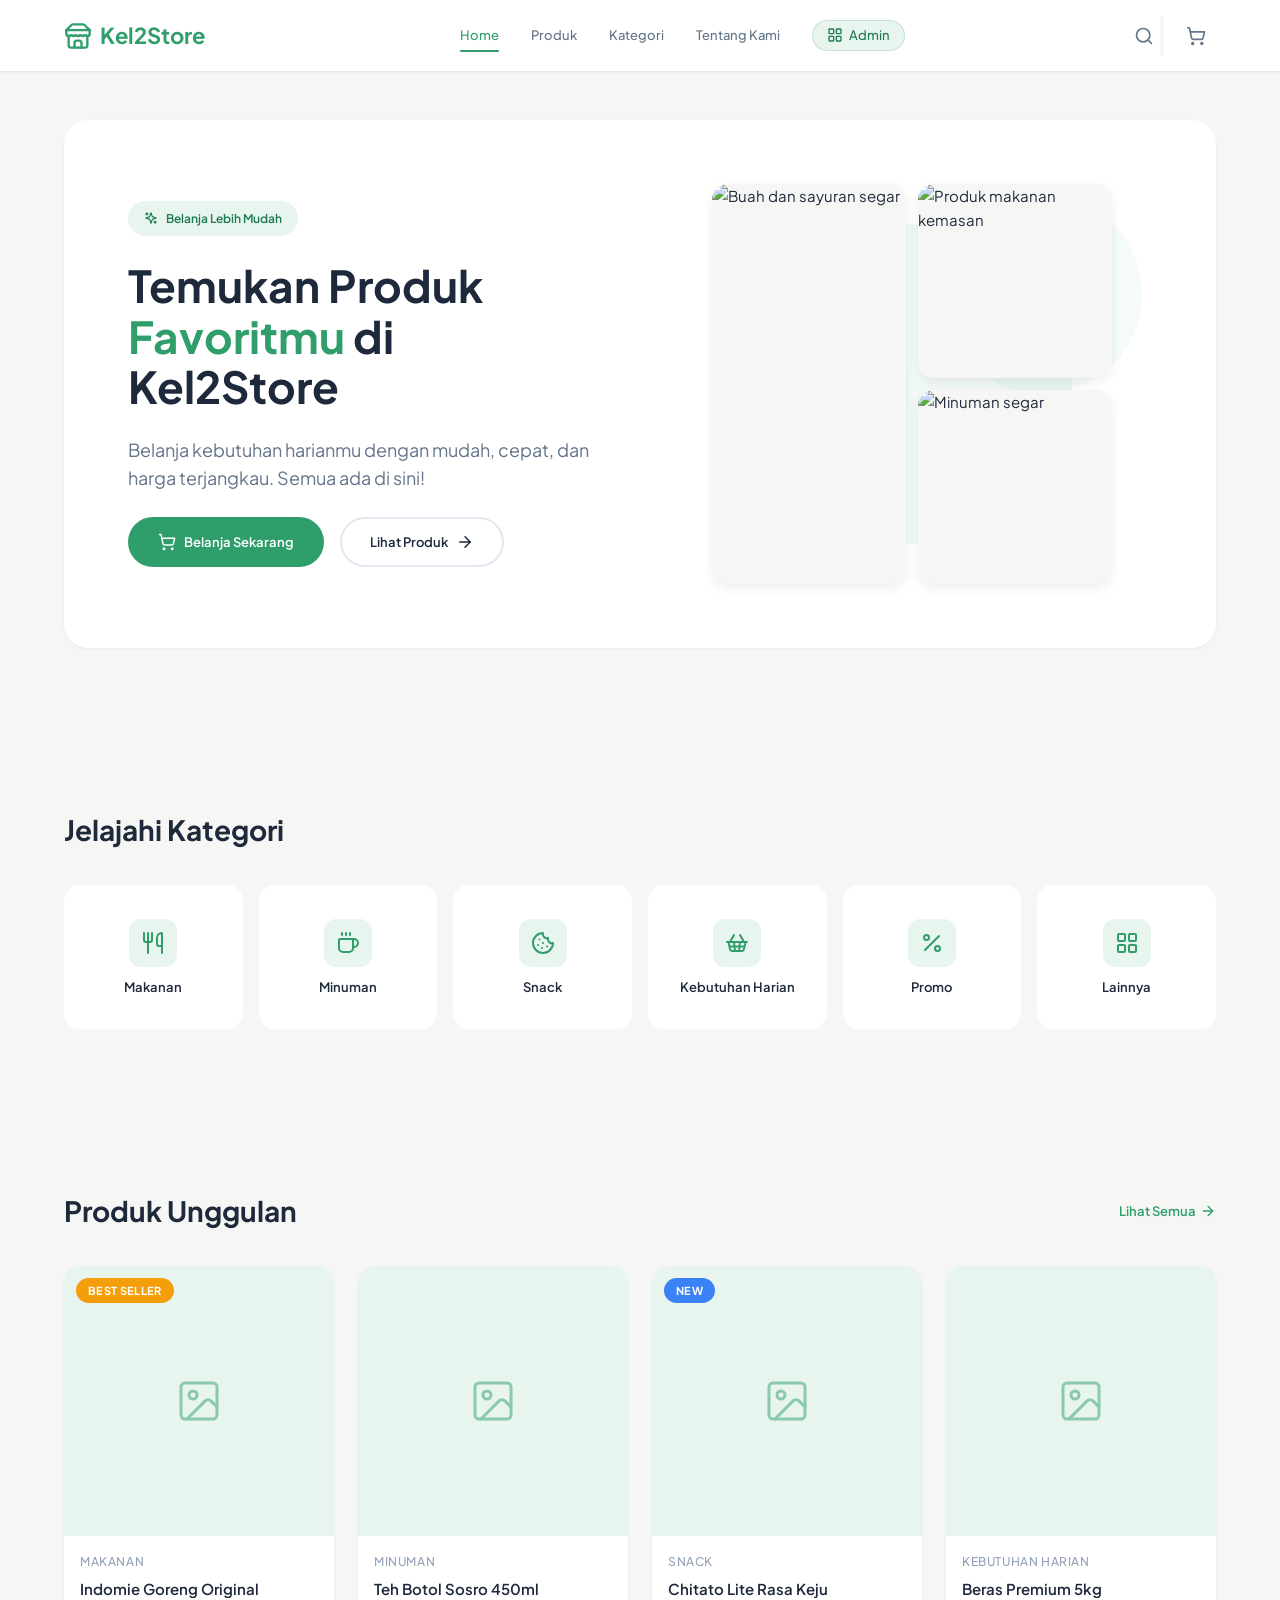
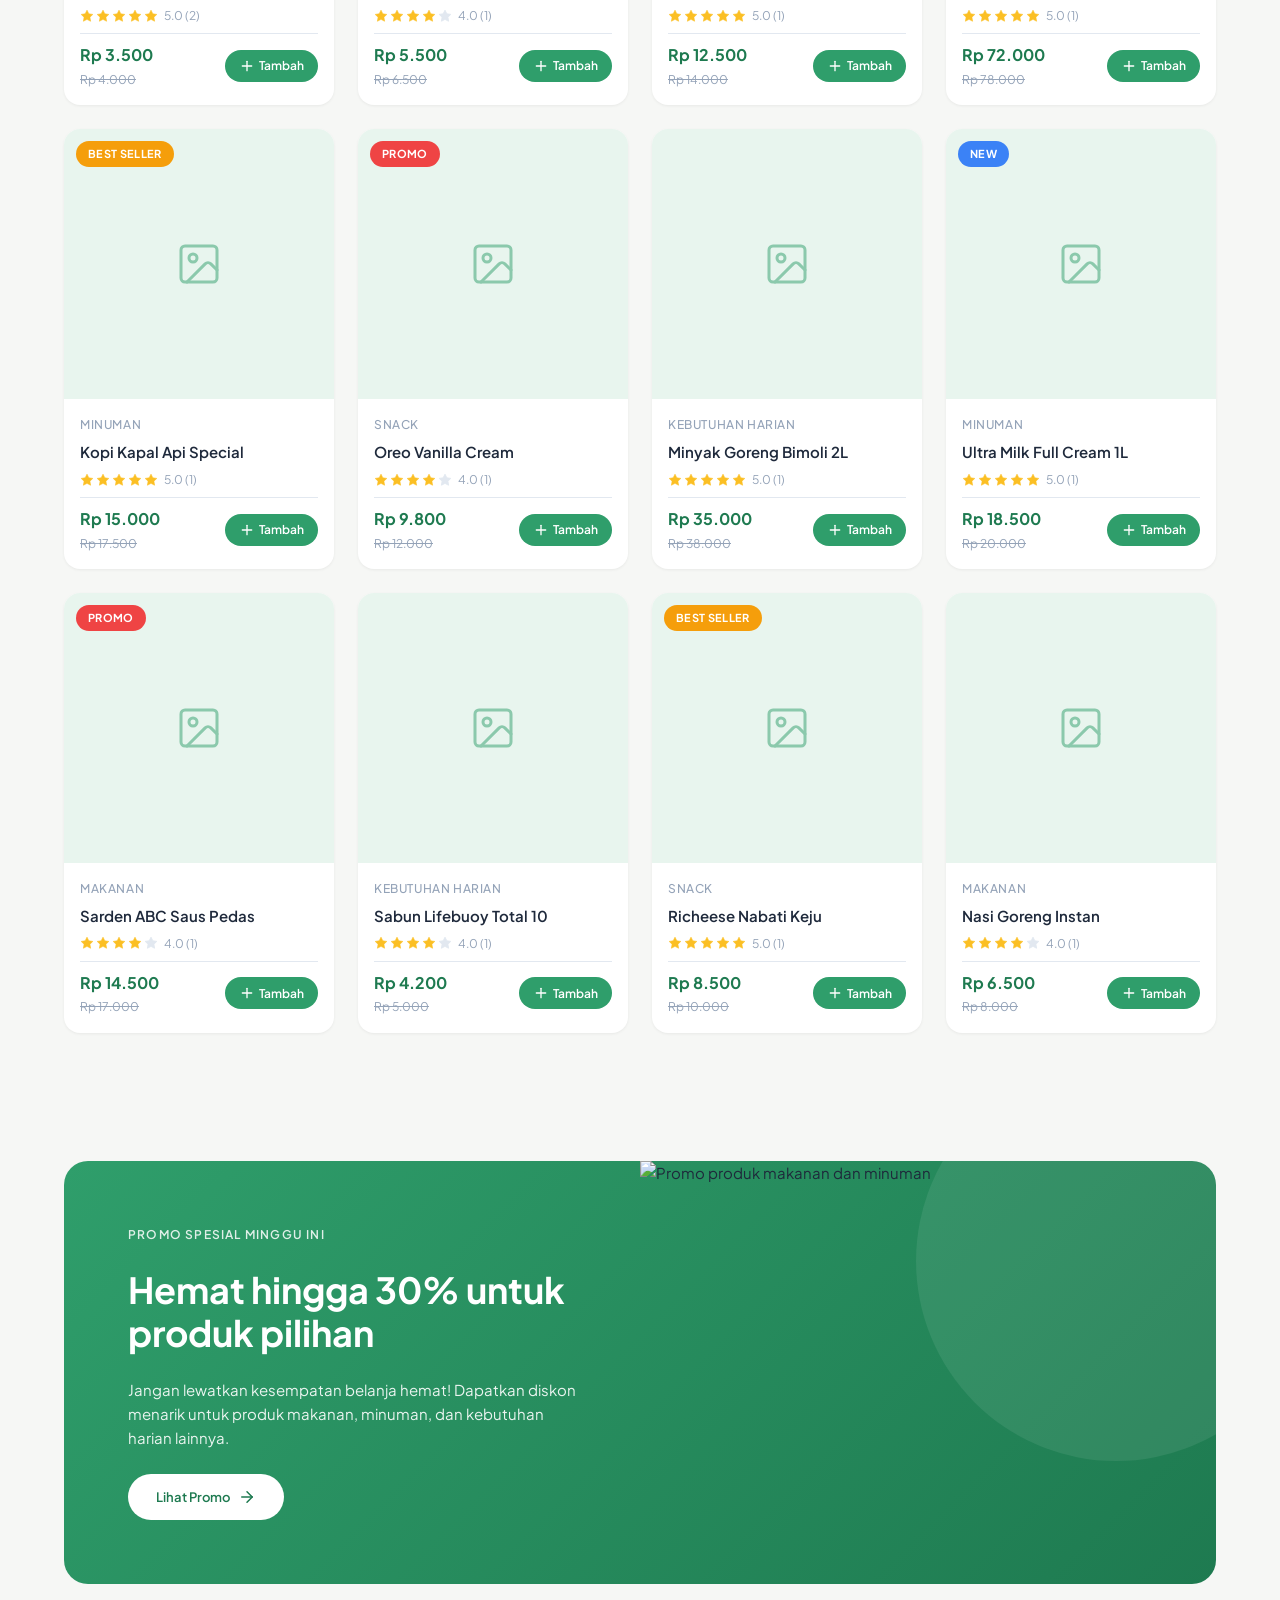
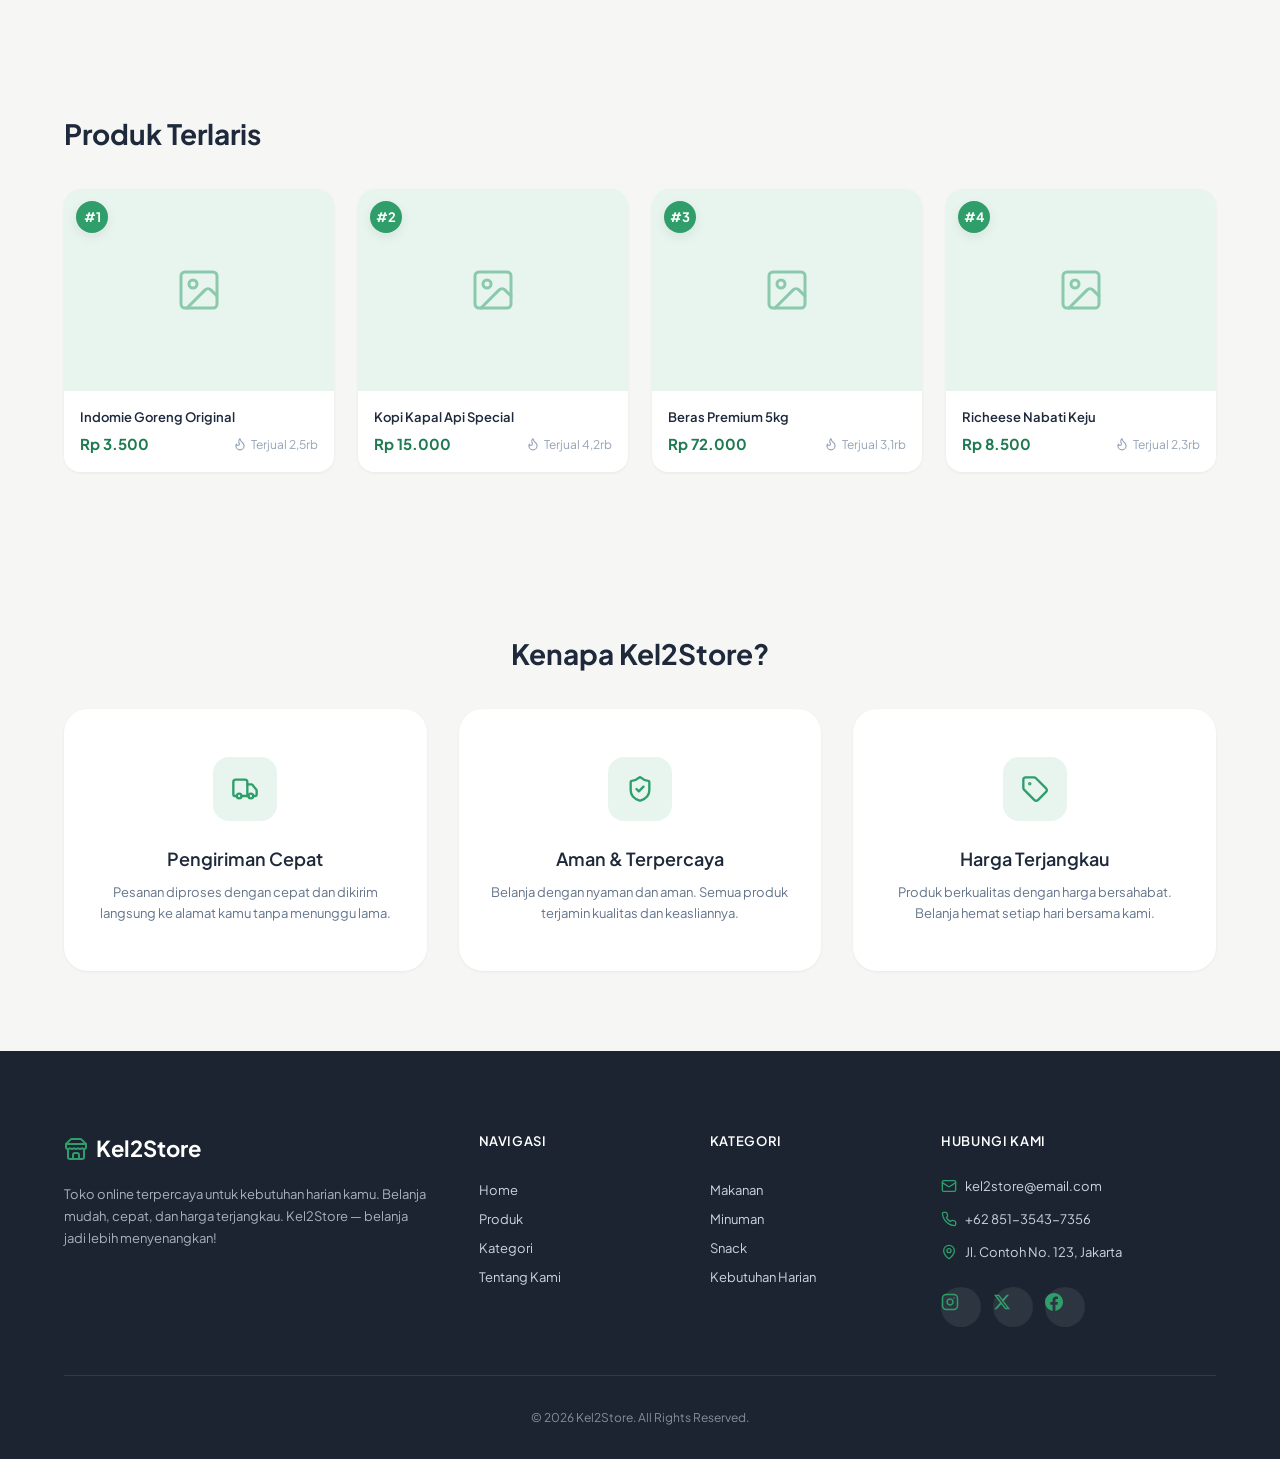
==== commit 0ebc4cf2: "barssuyyuiyuu" ====
--- a/index.html
+++ b/index.html
@@ -22,6 +22,10 @@
         <a href="#produk">Produk</a>
         <a href="#kategori">Kategori</a>
         <a href="#tentang-kami">Tentang Kami</a>
+        <a href="admin.html" class="nav-admin-link">
+          <svg xmlns="http://www.w3.org/2000/svg" viewBox="0 0 24 24" fill="none" stroke="currentColor" stroke-width="2" stroke-linecap="round" stroke-linejoin="round" width="16" height="16"><rect width="7" height="7" x="3" y="3" rx="1"/><rect width="7" height="7" x="14" y="3" rx="1"/><rect width="7" height="7" x="14" y="14" rx="1"/><rect width="7" height="7" x="3" y="14" rx="1"/></svg>
+          Admin
+        </a>
       </nav>
 
       <div class="nav-actions">
@@ -57,6 +61,10 @@
     <a href="#produk">Produk</a>
     <a href="#kategori">Kategori</a>
     <a href="#tentang-kami">Tentang Kami</a>
+    <a href="admin.html" class="mobile-admin-link">
+      <svg xmlns="http://www.w3.org/2000/svg" viewBox="0 0 24 24" fill="none" stroke="currentColor" stroke-width="2" stroke-linecap="round" stroke-linejoin="round" width="16" height="16"><rect width="7" height="7" x="3" y="3" rx="1"/><rect width="7" height="7" x="14" y="3" rx="1"/><rect width="7" height="7" x="14" y="14" rx="1"/><rect width="7" height="7" x="3" y="14" rx="1"/></svg>
+      Admin Dashboard
+    </a>
   </nav>
 
   <main>
@@ -275,12 +283,126 @@
         <span>Subtotal</span>
         <span id="cart-subtotal">Rp 0</span>
       </div>
-      <button class="btn-whatsapp" id="checkout-wa" aria-label="Pesan via WhatsApp">
-        <svg xmlns="http://www.w3.org/2000/svg" viewBox="0 0 24 24" fill="currentColor" width="20" height="20"><path d="M17.472 14.382c-.297-.149-1.758-.867-2.03-.967-.273-.099-.471-.148-.67.15-.197.297-.767.966-.94 1.164-.173.199-.347.223-.644.075-.297-.15-1.255-.463-2.39-1.475-.883-.788-1.48-1.761-1.653-2.059-.173-.297-.018-.458.13-.606.134-.133.298-.347.446-.52.149-.174.198-.298.298-.497.099-.198.05-.371-.025-.52-.075-.149-.669-1.612-.916-2.207-.242-.579-.487-.5-.669-.51-.173-.008-.371-.01-.57-.01-.198 0-.52.074-.792.372-.272.297-1.04 1.016-1.04 2.479 0 1.462 1.065 2.875 1.213 3.074.149.198 2.096 3.2 5.077 4.487.709.306 1.262.489 1.694.625.712.227 1.36.195 1.871.118.571-.085 1.758-.719 2.006-1.413.248-.694.248-1.289.173-1.413-.074-.124-.272-.198-.57-.347m-5.421 7.403h-.004a9.87 9.87 0 01-5.031-1.378l-.361-.214-3.741.982.998-3.648-.235-.374a9.86 9.86 0 01-1.51-5.26c.001-5.45 4.436-9.884 9.888-9.884 2.64 0 5.122 1.03 6.988 2.898a9.825 9.825 0 012.893 6.994c-.003 5.45-4.437 9.884-9.885 9.884m8.413-18.297A11.815 11.815 0 0012.05 0C5.495 0 .16 5.335.157 11.892c0 2.096.547 4.142 1.588 5.945L.057 24l6.305-1.654a11.882 11.882 0 005.683 1.448h.005c6.554 0 11.89-5.335 11.893-11.893a11.821 11.821 0 00-3.48-8.413Z"/></svg>
-        Pesan via WhatsApp
+      <button class="btn-checkout" id="cart-checkout-btn" aria-label="Lanjut ke Checkout">
+        <svg xmlns="http://www.w3.org/2000/svg" viewBox="0 0 24 24" fill="none" stroke="currentColor" stroke-width="2" stroke-linecap="round" stroke-linejoin="round" width="20" height="20"><path d="M6 2 3 6v14a2 2 0 0 0 2 2h14a2 2 0 0 0 2-2V6l-3-4Z"/><path d="M3 6h18"/><path d="M16 10a4 4 0 0 1-8 0"/></svg>
+        Checkout Sekarang
       </button>
     </div>
   </aside>
+
+  <!-- ========== CHECKOUT MODAL ========== -->
+  <div class="modal-overlay" id="checkout-modal-overlay" aria-hidden="true"></div>
+  <div class="checkout-modal" id="checkout-modal" role="dialog" aria-modal="true" aria-label="Formulir Checkout">
+    <div class="checkout-modal-header">
+      <div class="checkout-modal-title">
+        <div class="modal-icon-badge">
+          <svg xmlns="http://www.w3.org/2000/svg" viewBox="0 0 24 24" fill="none" stroke="currentColor" stroke-width="2" stroke-linecap="round" stroke-linejoin="round"><path d="M6 2 3 6v14a2 2 0 0 0 2 2h14a2 2 0 0 0 2-2V6l-3-4Z"/><path d="M3 6h18"/><path d="M16 10a4 4 0 0 1-8 0"/></svg>
+        </div>
+        <div>
+          <h2>Konfirmasi & Checkout</h2>
+          <p>Lengkapi informasi pengiriman untuk memproses pesanan</p>
+        </div>
+      </div>
+      <button class="modal-close-btn" id="checkout-close-btn" aria-label="Tutup checkout">
+        <svg xmlns="http://www.w3.org/2000/svg" viewBox="0 0 24 24" fill="none" stroke="currentColor" stroke-width="2" stroke-linecap="round" stroke-linejoin="round"><path d="M18 6 6 18"/><path d="m6 6 12 12"/></svg>
+      </button>
+    </div>
+
+    <div class="checkout-modal-body">
+      <div class="checkout-grid">
+        <!-- Form Pengiriman -->
+        <div class="checkout-form-col">
+          <h3 class="checkout-section-title">
+            <svg xmlns="http://www.w3.org/2000/svg" viewBox="0 0 24 24" fill="none" stroke="currentColor" stroke-width="2" stroke-linecap="round" stroke-linejoin="round"><path d="M19 21v-2a4 4 0 0 0-4-4H9a4 4 0 0 0-4 4v2"/><circle cx="12" cy="7" r="4"/></svg>
+            Data Pengiriman
+          </h3>
+          <form id="checkout-form">
+            <div class="form-group">
+              <label for="cust-name">Nama Lengkap <span class="required">*</span></label>
+              <input type="text" id="cust-name" name="name" placeholder="Contoh: Budi Santoso" required>
+            </div>
+            <div class="form-group">
+              <label for="cust-phone">Nomor WhatsApp / HP <span class="required">*</span></label>
+              <input type="tel" id="cust-phone" name="phone" placeholder="Contoh: 08123456789" required>
+            </div>
+            <div class="form-group">
+              <label for="cust-address">Alamat Pengiriman Lengkap <span class="required">*</span></label>
+              <textarea id="cust-address" name="address" rows="3" placeholder="Nama jalan, nomor rumah, RT/RW, kelurahan, kecamatan, kota" required></textarea>
+            </div>
+            <div class="form-group">
+              <label for="cust-notes">Catatan Pesanan (Opsional)</label>
+              <input type="text" id="cust-notes" name="notes" placeholder="Contoh: Titip di satpam jika tidak ada orang">
+            </div>
+            
+            <div class="checkout-actions">
+              <button type="button" class="btn btn-secondary" id="checkout-cancel-btn">Batal</button>
+              <button type="submit" class="btn btn-primary" id="checkout-submit-btn">
+                <svg xmlns="http://www.w3.org/2000/svg" viewBox="0 0 24 24" fill="none" stroke="currentColor" stroke-width="2" stroke-linecap="round" stroke-linejoin="round"><polyline points="20 6 9 17 4 12"/></svg>
+                Pesan Sekarang
+              </button>
+            </div>
+          </form>
+        </div>
+
+        <!-- Ringkasan Pesanan -->
+        <div class="checkout-summary-col">
+          <h3 class="checkout-section-title">
+            <svg xmlns="http://www.w3.org/2000/svg" viewBox="0 0 24 24" fill="none" stroke="currentColor" stroke-width="2" stroke-linecap="round" stroke-linejoin="round"><circle cx="8" cy="21" r="1"/><circle cx="19" cy="21" r="1"/><path d="M2.05 2.05h2l2.66 12.42a2 2 0 0 0 2 1.58h9.78a2 2 0 0 0 1.95-1.57l1.65-7.43H5.12"/></svg>
+            Ringkasan Pesanan
+          </h3>
+          <div class="checkout-items-list" id="checkout-items-list">
+            <!-- Rendered by JS -->
+          </div>
+          <div class="checkout-totals">
+            <div class="checkout-total-row">
+              <span>Subtotal Produk</span>
+              <span id="checkout-subtotal">Rp 0</span>
+            </div>
+            <div class="checkout-total-row">
+              <span>Biaya Pengiriman</span>
+              <span class="free-shipping">GRATIS</span>
+            </div>
+            <div class="checkout-total-row total-highlight">
+              <span>Total Pembayaran</span>
+              <span id="checkout-grand-total">Rp 0</span>
+            </div>
+          </div>
+          <div class="checkout-security-note">
+            <svg xmlns="http://www.w3.org/2000/svg" viewBox="0 0 24 24" fill="none" stroke="currentColor" stroke-width="2" stroke-linecap="round" stroke-linejoin="round"><path d="M12 22s8-4 8-10V5l-8-3-8 3v7c0 6 8 10 8 10z"/></svg>
+            <span>Pesanan akan segera dikonfirmasi dan diproses oleh admin toko.</span>
+          </div>
+        </div>
+      </div>
+    </div>
+  </div>
+
+  <!-- ========== ORDER SUCCESS MODAL ========== -->
+  <div class="modal-overlay" id="order-success-overlay" aria-hidden="true"></div>
+  <div class="order-success-modal" id="order-success-modal" role="dialog" aria-modal="true" aria-label="Pesanan Berhasil">
+    <div class="success-icon-wrap">
+      <svg xmlns="http://www.w3.org/2000/svg" viewBox="0 0 24 24" fill="none" stroke="currentColor" stroke-width="2.5" stroke-linecap="round" stroke-linejoin="round"><polyline points="20 6 9 17 4 12"/></svg>
+    </div>
+    <h2>Pesanan Berhasil Dibuat!</h2>
+    <p>Terima kasih telah berbelanja di Kel2Store. Pesanan Anda telah tersimpan dan sedang menunggu konfirmasi admin.</p>
+    <div class="success-order-box">
+      <div class="success-row">
+        <span>Nomor Pesanan:</span>
+        <strong id="success-order-id">ORD-00000</strong>
+      </div>
+      <div class="success-row">
+        <span>Total Pembayaran:</span>
+        <strong id="success-order-total">Rp 0</strong>
+      </div>
+      <div class="success-row">
+        <span>Status:</span>
+        <span class="status-badge pending">Pending</span>
+      </div>
+    </div>
+    <div class="success-modal-actions">
+      <button class="btn btn-primary" id="btn-success-close">Kembali Belanja</button>
+      <a href="admin.html" class="btn btn-secondary">Lihat di Admin</a>
+    </div>
+  </div>
 
   <!-- ========== PRODUCT DETAIL MODAL ========== -->
   <div class="modal-overlay" id="product-modal-overlay" aria-hidden="true"></div>
--- a/css/style.css
+++ b/css/style.css
@@ -2481,3 +2481,462 @@
   }
 }
 
+/* ============================================
+   NAV ADMIN BADGE / LINK
+   ============================================ */
+.nav-admin-link,
+.mobile-admin-link {
+  display: inline-flex;
+  align-items: center;
+  gap: 6px;
+  padding: 6px 14px;
+  background: var(--clr-brand-light);
+  color: var(--clr-brand-dark) !important;
+  border-radius: var(--radius-pill);
+  font-weight: var(--fw-semibold);
+  font-size: var(--fs-xs);
+  transition: all var(--transition-fast);
+  border: 1px solid rgba(47, 158, 107, 0.2);
+}
+
+.nav-admin-link:hover,
+.mobile-admin-link:hover {
+  background: var(--clr-brand);
+  color: var(--clr-white) !important;
+  transform: translateY(-1px);
+  box-shadow: 0 4px 12px rgba(47, 158, 107, 0.25);
+}
+
+/* ============================================
+   CHECKOUT BUTTON IN CART DRAWER
+   ============================================ */
+.btn-checkout {
+  width: 100%;
+  padding: 14px 28px;
+  background: var(--clr-brand);
+  color: var(--clr-white);
+  border-radius: var(--radius-pill);
+  font-size: var(--fs-sm);
+  font-weight: var(--fw-semibold);
+  display: flex;
+  align-items: center;
+  justify-content: center;
+  gap: var(--space-sm);
+  transition: all var(--transition-fast);
+  border: none;
+  cursor: pointer;
+}
+
+.btn-checkout:hover {
+  background: var(--clr-brand-dark);
+  transform: translateY(-1px);
+  box-shadow: 0 6px 20px rgba(47, 158, 107, 0.35);
+}
+
+.btn-checkout svg {
+  width: 18px;
+  height: 18px;
+}
+
+/* ============================================
+   CHECKOUT MODAL
+   ============================================ */
+.checkout-modal {
+  position: fixed;
+  top: 50%;
+  left: 50%;
+  transform: translate(-50%, -46%) scale(0.96);
+  width: 92%;
+  max-width: 820px;
+  max-height: 90vh;
+  background: var(--clr-white);
+  border-radius: var(--radius-xl);
+  box-shadow: var(--shadow-xl), 0 25px 50px -12px rgba(0, 0, 0, 0.25);
+  z-index: 1060;
+  opacity: 0;
+  visibility: hidden;
+  overflow: hidden;
+  display: flex;
+  flex-direction: column;
+  transition: transform var(--transition-base), opacity var(--transition-base), visibility var(--transition-base);
+}
+
+.checkout-modal.open {
+  opacity: 1;
+  visibility: visible;
+  transform: translate(-50%, -50%) scale(1);
+}
+
+.checkout-modal-header {
+  padding: var(--space-lg) var(--space-xl);
+  border-bottom: 1px solid var(--clr-border);
+  display: flex;
+  align-items: center;
+  justify-content: space-between;
+  background: #FAFBFA;
+}
+
+.checkout-modal-title {
+  display: flex;
+  align-items: center;
+  gap: var(--space-md);
+}
+
+.modal-icon-badge {
+  width: 44px;
+  height: 44px;
+  border-radius: var(--radius-md);
+  background: var(--clr-brand-light);
+  color: var(--clr-brand);
+  display: flex;
+  align-items: center;
+  justify-content: center;
+  flex-shrink: 0;
+}
+
+.modal-icon-badge svg {
+  width: 22px;
+  height: 22px;
+}
+
+.checkout-modal-title h2 {
+  font-size: var(--fs-lg);
+  font-weight: var(--fw-bold);
+  color: var(--clr-text);
+  line-height: 1.2;
+}
+
+.checkout-modal-title p {
+  font-size: var(--fs-xs);
+  color: var(--clr-text-secondary);
+  margin-top: 2px;
+}
+
+.checkout-modal-body {
+  overflow-y: auto;
+  padding: var(--space-xl);
+  max-height: calc(90vh - 80px);
+}
+
+.checkout-grid {
+  display: grid;
+  grid-template-columns: 1.15fr 0.95fr;
+  gap: var(--space-xl);
+  align-items: start;
+}
+
+.checkout-section-title {
+  display: flex;
+  align-items: center;
+  gap: var(--space-xs);
+  font-size: var(--fs-md);
+  font-weight: var(--fw-bold);
+  color: var(--clr-text);
+  margin-bottom: var(--space-md);
+  padding-bottom: var(--space-xs);
+  border-bottom: 2px solid var(--clr-brand-light);
+}
+
+.checkout-section-title svg {
+  width: 18px;
+  height: 18px;
+  color: var(--clr-brand);
+}
+
+.required {
+  color: #ef4444;
+}
+
+#checkout-form .form-group {
+  margin-bottom: var(--space-md);
+}
+
+#checkout-form label {
+  display: block;
+  font-size: var(--fs-xs);
+  font-weight: var(--fw-semibold);
+  color: var(--clr-text);
+  margin-bottom: 6px;
+}
+
+#checkout-form input,
+#checkout-form textarea {
+  width: 100%;
+  padding: 10px 14px;
+  border: 1.5px solid var(--clr-border);
+  border-radius: var(--radius-md);
+  font-family: inherit;
+  font-size: var(--fs-sm);
+  color: var(--clr-text);
+  background: var(--clr-white);
+  transition: border-color var(--transition-fast), box-shadow var(--transition-fast);
+}
+
+#checkout-form input:focus,
+#checkout-form textarea:focus {
+  outline: none;
+  border-color: var(--clr-brand);
+  box-shadow: 0 0 0 3px rgba(47, 158, 107, 0.15);
+}
+
+#checkout-form textarea {
+  resize: vertical;
+  min-height: 70px;
+}
+
+.checkout-actions {
+  display: grid;
+  grid-template-columns: 1fr 1.5fr;
+  gap: var(--space-sm);
+  margin-top: var(--space-lg);
+}
+
+/* Checkout Summary Column */
+.checkout-summary-col {
+  background: var(--clr-bg);
+  border-radius: var(--radius-lg);
+  padding: var(--space-lg);
+  border: 1px solid var(--clr-border);
+}
+
+.checkout-items-list {
+  max-height: 220px;
+  overflow-y: auto;
+  display: flex;
+  flex-direction: column;
+  gap: var(--space-sm);
+  margin-bottom: var(--space-md);
+  padding-right: 4px;
+}
+
+.checkout-item-row {
+  display: flex;
+  align-items: center;
+  gap: var(--space-md);
+  padding: var(--space-xs) 0;
+  border-bottom: 1px dashed var(--clr-border);
+}
+
+.checkout-item-thumb {
+  width: 44px;
+  height: 44px;
+  border-radius: var(--radius-sm);
+  object-fit: cover;
+  background: var(--clr-white);
+  border: 1px solid var(--clr-border);
+  flex-shrink: 0;
+}
+
+.checkout-item-info {
+  flex: 1;
+  min-width: 0;
+}
+
+.checkout-item-name {
+  font-size: var(--fs-xs);
+  font-weight: var(--fw-semibold);
+  color: var(--clr-text);
+  white-space: nowrap;
+  overflow: hidden;
+  text-overflow: ellipsis;
+}
+
+.checkout-item-meta {
+  font-size: 11px;
+  color: var(--clr-text-secondary);
+}
+
+.checkout-item-price {
+  font-size: var(--fs-xs);
+  font-weight: var(--fw-bold);
+  color: var(--clr-brand-dark);
+}
+
+.checkout-totals {
+  display: flex;
+  flex-direction: column;
+  gap: 8px;
+  padding-top: var(--space-sm);
+  border-top: 1px solid var(--clr-border);
+}
+
+.checkout-total-row {
+  display: flex;
+  justify-content: space-between;
+  font-size: var(--fs-xs);
+  color: var(--clr-text-secondary);
+}
+
+.free-shipping {
+  color: var(--clr-brand);
+  font-weight: var(--fw-bold);
+}
+
+.checkout-total-row.total-highlight {
+  font-size: var(--fs-base);
+  font-weight: var(--fw-bold);
+  color: var(--clr-text);
+  padding-top: 6px;
+  border-top: 1px solid var(--clr-border);
+}
+
+.checkout-total-row.total-highlight span:last-child {
+  color: var(--clr-brand);
+  font-size: var(--fs-lg);
+}
+
+.checkout-security-note {
+  display: flex;
+  align-items: center;
+  gap: 8px;
+  margin-top: var(--space-md);
+  padding: 8px 12px;
+  background: rgba(47, 158, 107, 0.08);
+  border-radius: var(--radius-md);
+  font-size: 11px;
+  color: var(--clr-brand-dark);
+  line-height: 1.4;
+}
+
+.checkout-security-note svg {
+  width: 16px;
+  height: 16px;
+  flex-shrink: 0;
+  color: var(--clr-brand);
+}
+
+/* ============================================
+   ORDER SUCCESS MODAL
+   ============================================ */
+.order-success-modal {
+  position: fixed;
+  top: 50%;
+  left: 50%;
+  transform: translate(-50%, -46%) scale(0.96);
+  width: 90%;
+  max-width: 480px;
+  background: var(--clr-white);
+  border-radius: var(--radius-xl);
+  box-shadow: var(--shadow-xl), 0 25px 50px -12px rgba(0, 0, 0, 0.25);
+  z-index: 1070;
+  padding: var(--space-2xl) var(--space-xl);
+  text-align: center;
+  opacity: 0;
+  visibility: hidden;
+  transition: transform var(--transition-base), opacity var(--transition-base), visibility var(--transition-base);
+}
+
+.order-success-modal.open {
+  opacity: 1;
+  visibility: visible;
+  transform: translate(-50%, -50%) scale(1);
+}
+
+.success-icon-wrap {
+  width: 72px;
+  height: 72px;
+  background: var(--clr-brand-light);
+  color: var(--clr-brand);
+  border-radius: 50%;
+  display: flex;
+  align-items: center;
+  justify-content: center;
+  margin: 0 auto var(--space-base);
+  box-shadow: 0 8px 24px rgba(47, 158, 107, 0.25);
+}
+
+.success-icon-wrap svg {
+  width: 36px;
+  height: 36px;
+}
+
+.order-success-modal h2 {
+  font-size: var(--fs-xl);
+  font-weight: var(--fw-bold);
+  color: var(--clr-text);
+  margin-bottom: var(--space-xs);
+}
+
+.order-success-modal p {
+  font-size: var(--fs-sm);
+  color: var(--clr-text-secondary);
+  margin-bottom: var(--space-lg);
+  line-height: 1.5;
+}
+
+.success-order-box {
+  background: var(--clr-bg);
+  border: 1px solid var(--clr-border);
+  border-radius: var(--radius-md);
+  padding: var(--space-base);
+  margin-bottom: var(--space-xl);
+  display: flex;
+  flex-direction: column;
+  gap: 10px;
+}
+
+.success-row {
+  display: flex;
+  justify-content: space-between;
+  align-items: center;
+  font-size: var(--fs-sm);
+  color: var(--clr-text-secondary);
+}
+
+.success-row strong {
+  color: var(--clr-text);
+  font-weight: var(--fw-bold);
+}
+
+.success-modal-actions {
+  display: grid;
+  grid-template-columns: 1.2fr 1fr;
+  gap: var(--space-sm);
+}
+
+/* Status Badges */
+.status-badge {
+  display: inline-flex;
+  align-items: center;
+  gap: 6px;
+  padding: 4px 10px;
+  border-radius: var(--radius-pill);
+  font-size: var(--fs-xs);
+  font-weight: var(--fw-semibold);
+}
+
+.status-badge.pending {
+  background: #FEF3C7;
+  color: #92400E;
+}
+
+.status-badge.diproses {
+  background: #DBEAFE;
+  color: #1E40AF;
+}
+
+.status-badge.selesai {
+  background: #D1FAE5;
+  color: #065F46;
+}
+
+.status-badge.dibatalkan {
+  background: #FEE2E2;
+  color: #991B1B;
+}
+
+@media (max-width: 640px) {
+  .checkout-grid {
+    grid-template-columns: 1fr;
+  }
+  .checkout-modal-body {
+    padding: var(--space-base);
+  }
+  .checkout-actions {
+    grid-template-columns: 1fr;
+  }
+  .success-modal-actions {
+    grid-template-columns: 1fr;
+  }
+}
+
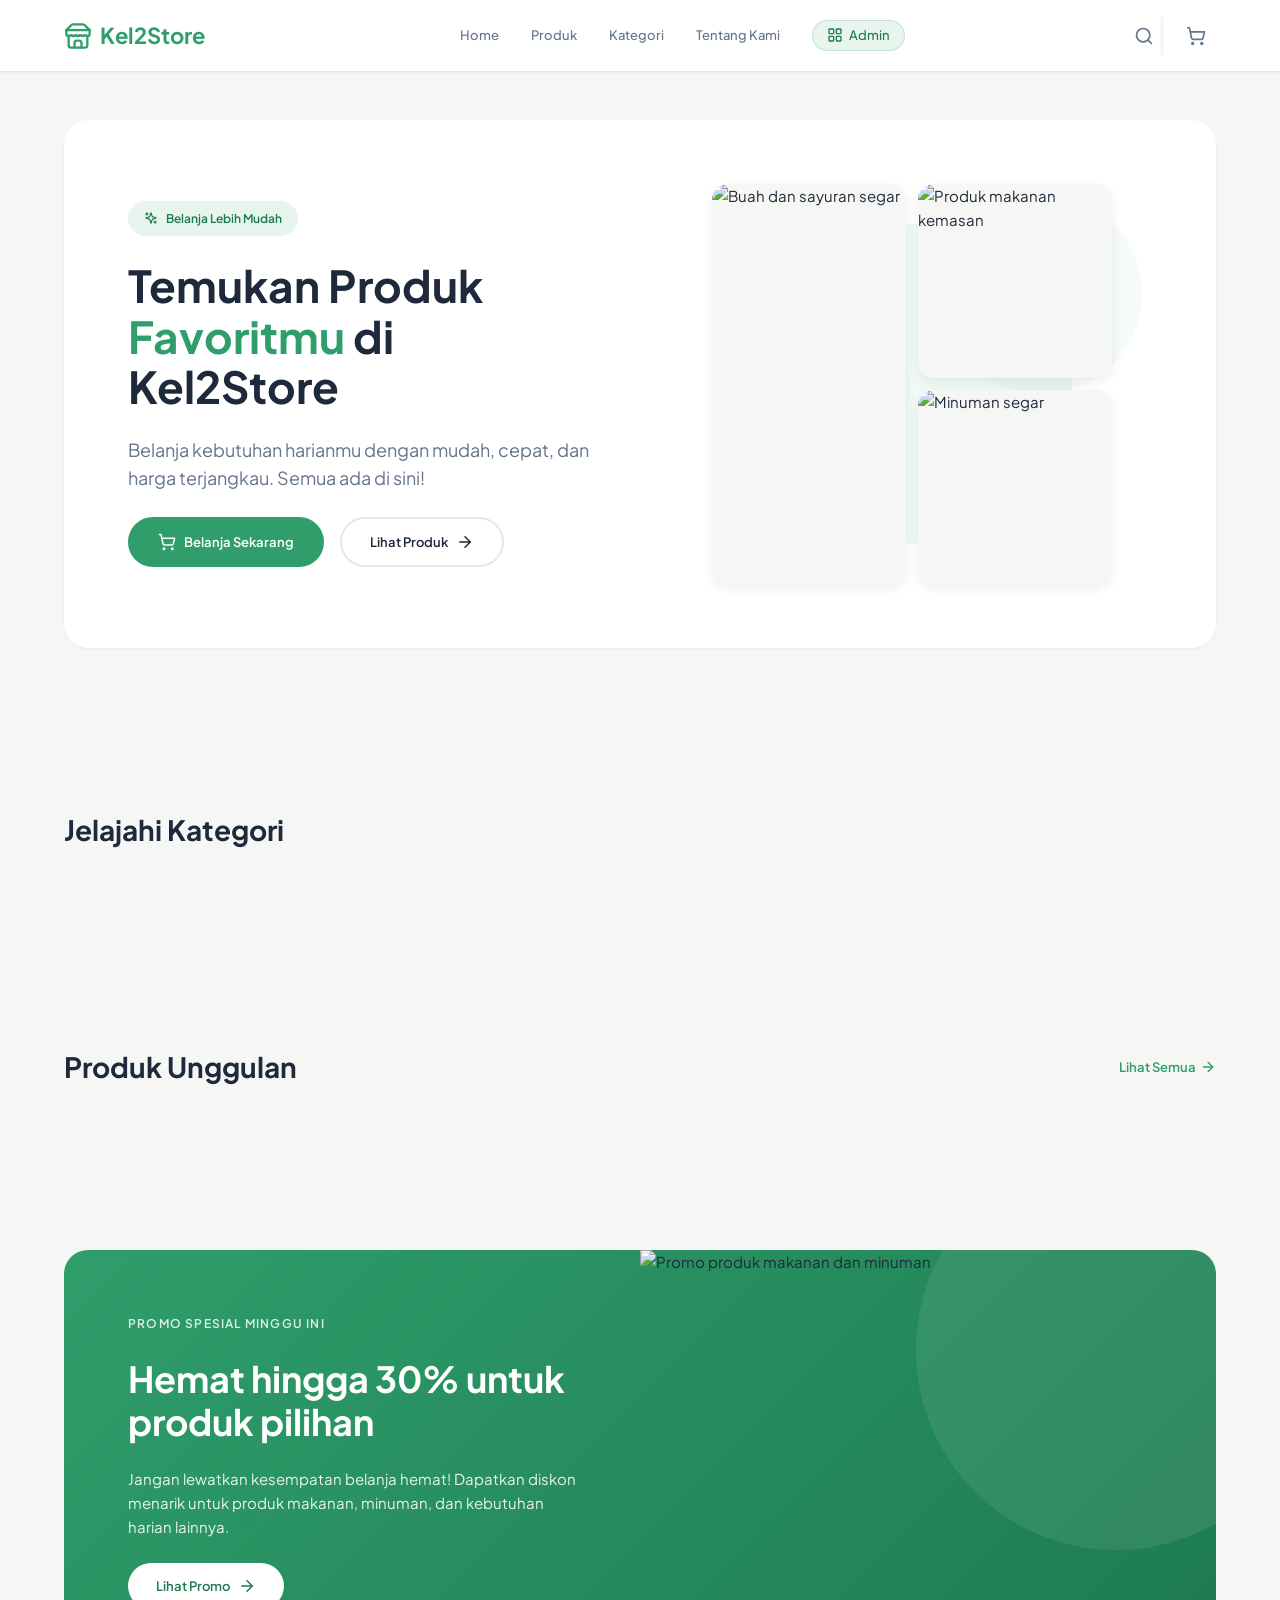
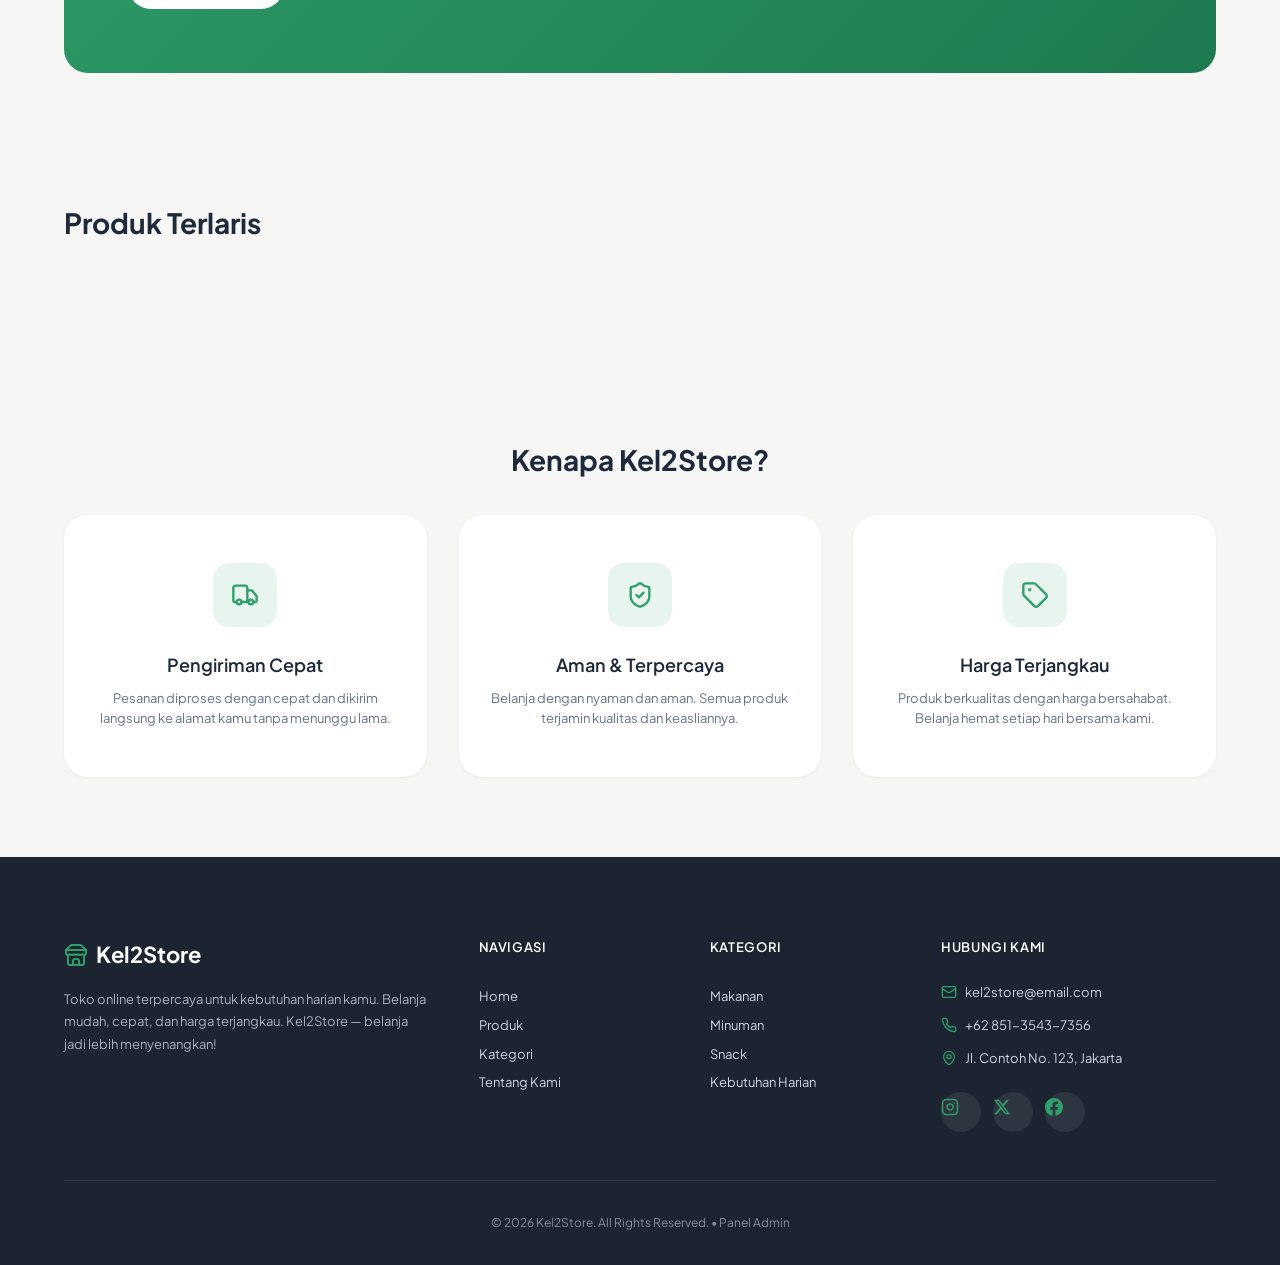
==== commit 523029fb: "Admin + Database" ====
--- a/index.html
+++ b/index.html
@@ -261,7 +261,7 @@
       </div>
 
       <div class="footer-bottom">
-        <p>&copy; 2026 Kel2Store. All Rights Reserved.</p>
+        <p>&copy; 2026 Kel2Store. All Rights Reserved. &bull; <a href="admin.html" class="admin-link-subtle">Panel Admin</a></p>
       </div>
     </div>
   </footer>
@@ -418,6 +418,6 @@
   <!-- ========== TOAST CONTAINER ========== -->
   <div class="toast-container" id="toast-container" aria-live="polite"></div>
 
-  <script src="js/script.js"></script>
+  <script type="module" src="js/app.js"></script>
 </body>
 </html>
--- a/css/style.css
+++ b/css/style.css
@@ -2938,5 +2938,13 @@
   .success-modal-actions {
     grid-template-columns: 1fr;
   }
-}
-
+.admin-link-subtle {
+  color: inherit;
+  opacity: 0.7;
+  text-decoration: underline;
+  transition: opacity 0.2s ease;
+}
+.admin-link-subtle:hover {
+  opacity: 1;
+  color: var(--clr-brand, #2F9E6B);
+}
